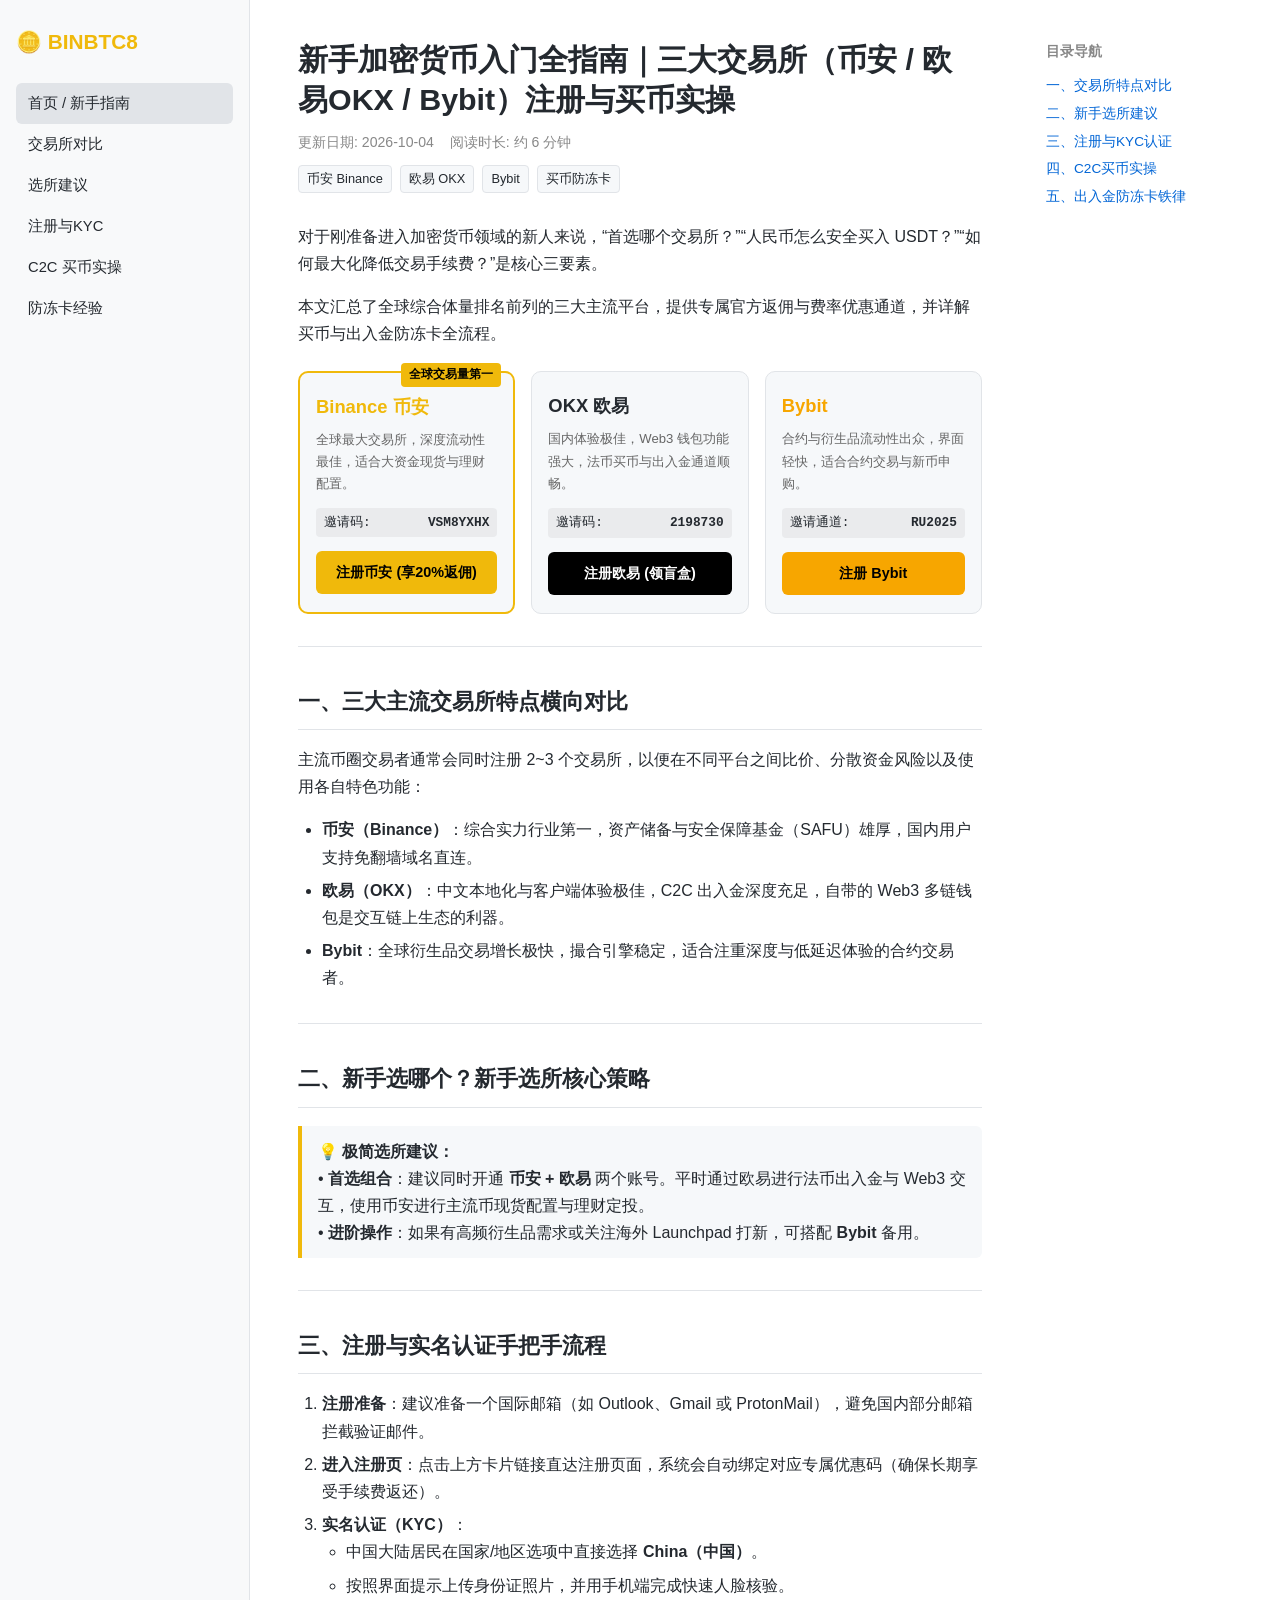
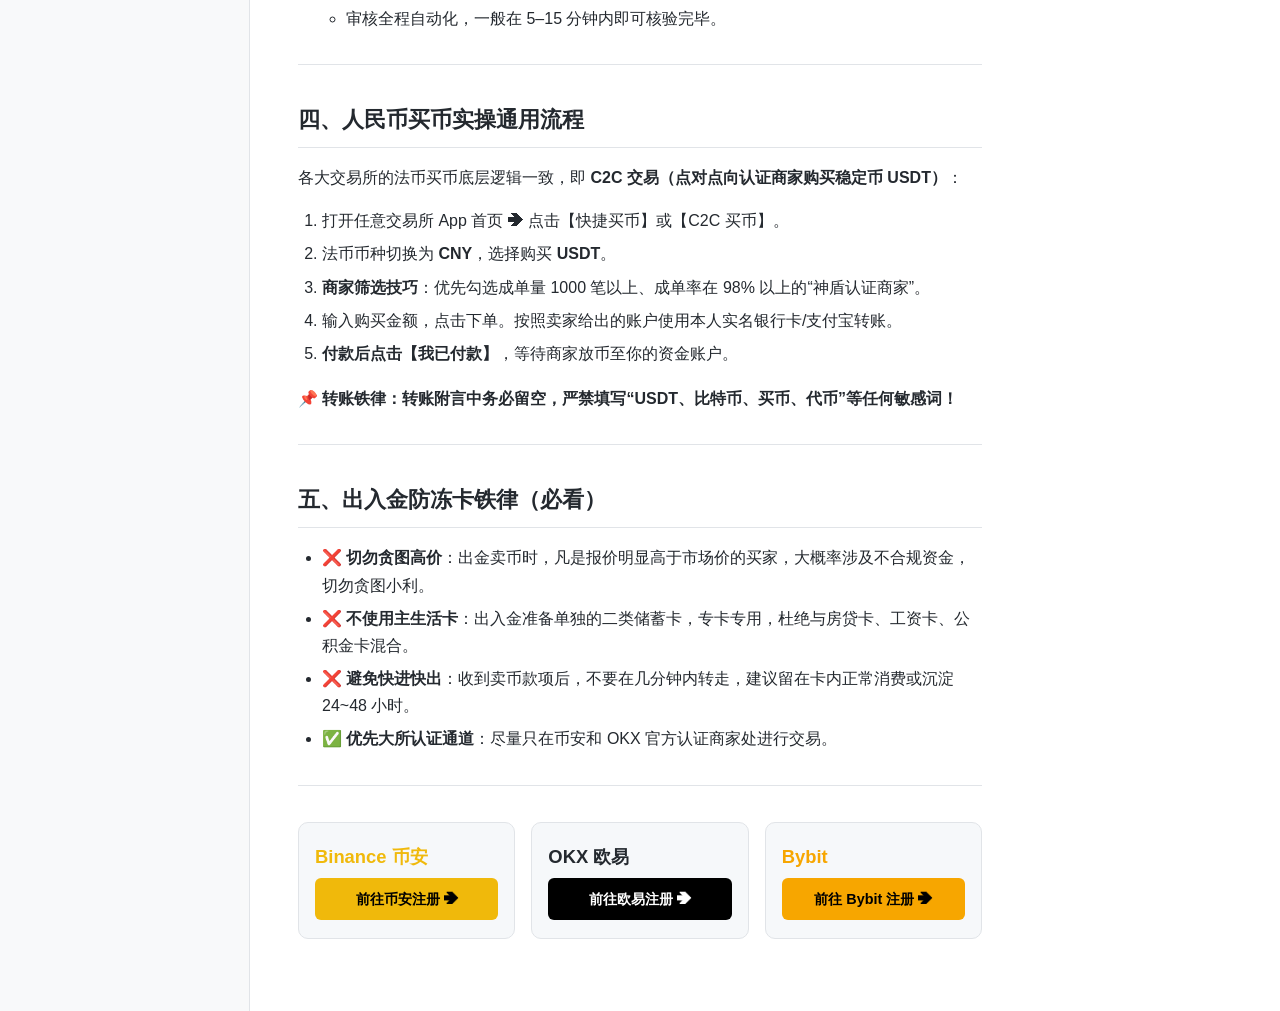
==== index.html @ 400fa5c8 "Update index.html" ====
<!doctype html>
<html lang="zh-CN" dir="ltr">
<head>
  <meta charset="UTF-8">
  <meta name="viewport" content="width=device-width, initial-scale=1.0">
  <title>新手加密货币入门全指南｜三大交易所（币安 / 欧易OKX / Bybit）注册与买币实操 | BINBTC8</title>
  <meta name="description" content="2026最新加密货币入门指南。详细对比全球三大交易所（币安、欧易OKX、Bybit）的注册流程、专属返佣优惠、C2C买币实操与安全防冻卡技巧。">
  <link rel="icon" href="https://bin.bnbstatic.com/static/images/common/favicon.ico">
  <style>
    :root {
      --bg: #ffffff;
      --text: #24292f;
      --border: #e1e4e8;
      --sidebar-bg: #f8f9fa;
      --link: #0366d6;
      --code-bg: #f6f8fa;
    }
    @media (prefers-color-scheme: dark) {
      :root {
        --bg: #181a20;
        --text: #eaecef;
        --border: #2b313a;
        --sidebar-bg: #1e2329;
        --link: #58a6ff;
        --code-bg: #2b313a;
      }
    }
    * { box-sizing: border-box; margin: 0; padding: 0; }
    body {
      font-family: -apple-system, BlinkMacSystemFont, "Segoe UI", Roboto, Helvetica, Arial, sans-serif;
      background: var(--bg);
      color: var(--text);
      line-height: 1.7;
    }
    a { color: var(--link); text-decoration: none; }
    a:hover { text-decoration: underline; }
    .layout {
      display: flex;
      max-width: 1380px;
      margin: 0 auto;
      min-height: 100vh;
    }
    /* 左侧栏 */
    .menu-aside {
      width: 250px;
      background: var(--sidebar-bg);
      border-right: 1px solid var(--border);
      padding: 24px 16px;
      flex-shrink: 0;
    }
    .brand-title {
      font-size: 1.3rem;
      font-weight: 800;
      color: #f0b90b;
      margin-bottom: 24px;
    }
    .menu-list { list-style: none; }
    .menu-item a {
      display: block;
      padding: 8px 12px;
      border-radius: 6px;
      color: var(--text);
      font-size: 0.92rem;
      font-weight: 500;
    }
    .menu-item.active a, .menu-item a:hover {
      background: var(--border);
      text-decoration: none;
    }
    /* 正文区 */
    .content-area {
      flex: 1;
      padding: 40px 48px;
      max-width: 840px;
      min-width: 0;
    }
    .post-header { margin-bottom: 30px; }
    .post-title { font-size: 1.9rem; line-height: 1.3; margin-bottom: 12px; }
    .post-meta { font-size: 0.88rem; color: #888; display: flex; gap: 16px; }
    .post-tags { display: flex; gap: 8px; margin-top: 10px; }
    .tag {
      background: var(--code-bg);
      border: 1px solid var(--border);
      font-size: 0.8rem;
      padding: 2px 8px;
      border-radius: 4px;
    }
    /* 三大所并排对比卡片网格 */
    .exchange-grid {
      display: grid;
      grid-template-columns: repeat(3, 1fr);
      gap: 16px;
      margin: 24px 0 32px;
    }
    .ex-card {
      background: var(--code-bg);
      border: 1px solid var(--border);
      border-radius: 10px;
      padding: 18px 16px;
      display: flex;
      flex-direction: column;
      justify-content: space-between;
      position: relative;
    }
    .ex-card.featured {
      border: 2px solid #f0b90b;
    }
    .badge-top {
      position: absolute;
      top: -10px;
      right: 12px;
      background: #f0b90b;
      color: #000;
      font-size: 0.72rem;
      font-weight: 800;
      padding: 2px 8px;
      border-radius: 4px;
    }
    .ex-name { font-size: 1.15rem; font-weight: 700; margin-bottom: 6px; }
    .ex-desc { font-size: 0.82rem; color: #666; margin-bottom: 12px; min-height: 38px; }
    .ex-code {
      background: rgba(0,0,0,0.05);
      border-radius: 4px;
      padding: 4px 8px;
      font-size: 0.8rem;
      font-family: monospace;
      margin-bottom: 14px;
      display: flex;
      justify-content: space-between;
    }
    .ex-btn {
      display: block;
      text-align: center;
      padding: 9px 0;
      border-radius: 6px;
      font-weight: 700;
      font-size: 0.9rem;
      text-decoration: none !important;
      transition: opacity 0.2s;
    }
    .ex-btn:hover { opacity: 0.85; }
    .btn-binance { background: #f0b90b; color: #000 !important; }
    .btn-okx { background: #000; color: #fff !important; }
    .btn-bybit { background: #f7a600; color: #000 !important; }
    @media (prefers-color-scheme: dark) {
      .btn-okx { background: #fff; color: #000 !important; }
      .ex-desc { color: #aaa; }
      .ex-code { background: rgba(255,255,255,0.08); }
    }
    /* 正文内容排版 */
    .markdown-body h2 {
      font-size: 1.4rem;
      margin: 36px 0 16px;
      padding-bottom: 8px;
      border-bottom: 1px solid var(--border);
    }
    .markdown-body h3 { font-size: 1.15rem; margin: 22px 0 12px; }
    .markdown-body p { margin-bottom: 16px; }
    .markdown-body ul, .markdown-body ol { margin-bottom: 18px; padding-left: 24px; }
    .markdown-body li { margin-bottom: 6px; }
    .markdown-body hr { border: none; border-top: 1px solid var(--border); margin: 32px 0; }
    .callout {
      background: var(--code-bg);
      border-left: 4px solid #f0b90b;
      padding: 12px 16px;
      border-radius: 0 6px 6px 0;
      margin: 18px 0;
    }
    /* 右侧悬浮目录 */
    .toc-aside {
      width: 250px;
      padding: 40px 16px;
      flex-shrink: 0;
      position: sticky;
      top: 0;
      height: 100vh;
      overflow-y: auto;
      font-size: 0.85rem;
    }
    .toc-title { font-weight: 700; margin-bottom: 12px; color: #888; text-transform: uppercase; }
    .toc-list { list-style: none; line-height: 1.6; }
    .toc-list li { margin-bottom: 6px; }
    /* 移动端适配 */
    @media (max-width: 1080px) { .toc-aside { display: none; } }
    @media (max-width: 768px) {
      .layout { flex-direction: column; }
      .menu-aside { width: 100%; border-right: none; border-bottom: 1px solid var(--border); padding: 16px; }
      .content-area { padding: 24px 16px; }
      .exchange-grid { grid-template-columns: 1fr; }
    }
  </style>
</head>
<body>

<div class="layout">
  <!-- 左侧导航 -->
  <aside class="menu-aside">
    <div class="brand-title">🪙 BINBTC8</div>
    <ul class="menu-list">
      <li class="menu-item active"><a href="/">首页 / 新手指南</a></li>
      <li class="menu-item"><a href="#一三大主流交易所特点横向对比">交易所对比</a></li>
      <li class="menu-item"><a href="#二新手选哪个新手选所核心策略">选所建议</a></li>
      <li class="menu-item"><a href="#三注册与实名认证手把手流程">注册与KYC</a></li>
      <li class="menu-item"><a href="#四人民币买币实操通用流程">C2C 买币实操</a></li>
      <li class="menu-item"><a href="#五出入金防冻卡铁律必看">防冻卡经验</a></li>
    </ul>
  </aside>

  <!-- 中间正文 -->
  <main class="content-area markdown-body">
    <header class="post-header">
      <h1 class="post-title">新手加密货币入门全指南｜三大交易所（币安 / 欧易OKX / Bybit）注册与买币实操</h1>
      <div class="post-meta">
        <span>更新日期: 2026-10-04</span>
        <span>阅读时长: 约 6 分钟</span>
      </div>
      <div class="post-tags">
        <span class="tag">币安 Binance</span>
        <span class="tag">欧易 OKX</span>
        <span class="tag">Bybit</span>
        <span class="tag">买币防冻卡</span>
      </div>
    </header>

    <p>对于刚准备进入加密货币领域的新人来说，“首选哪个交易所？”“人民币怎么安全买入 USDT？”“如何最大化降低交易手续费？”是核心三要素。</p>
    <p>本文汇总了全球综合体量排名前列的三大主流平台，提供专属官方返佣与费率优惠通道，并详解买币与出入金防冻卡全流程。</p>

    <!-- 顶部核心三大所卡片 -->
    <div class="exchange-grid">
      <!-- 币安 -->
      <div class="ex-card featured">
        <div class="badge-top">全球交易量第一</div>
        <div class="ex-name" style="color: #f0b90b;">Binance 币安</div>
        <div class="ex-desc">全球最大交易所，深度流动性最佳，适合大资金现货与理财配置。</div>
        <div class="ex-code">
          <span>邀请码:</span>
          <strong>VSM8YXHX</strong>
        </div>
        <a class="ex-btn btn-binance" href="https://www.bsmkweb.cc/zh-CN/register?ref=VSM8YXHX" target="_blank" rel="noopener">注册币安 (享20%返佣)</a>
      </div>

      <!-- 欧易 OKX -->
      <div class="ex-card">
        <div class="ex-name">OKX 欧易</div>
        <div class="ex-desc">国内体验极佳，Web3 钱包功能强大，法币买币与出入金通道顺畅。</div>
        <div class="ex-code">
          <span>邀请码:</span>
          <strong>2198730</strong>
        </div>
        <a class="ex-btn btn-okx" href="https://www.mitxcqvwnhj.com/join/2198730" target="_blank" rel="noopener">注册欧易 (领盲盒)</a>
      </div>

      <!-- Bybit -->
      <div class="ex-card">
        <div class="ex-name" style="color: #f7a600;">Bybit</div>
        <div class="ex-desc">合约与衍生品流动性出众，界面轻快，适合合约交易与新币申购。</div>
        <div class="ex-code">
          <span>邀请通道:</span>
          <strong>RU2025</strong>
        </div>
        <a class="ex-btn btn-bybit" href="https://partner.bybit.com/b/RU2025" target="_blank" rel="noopener">注册 Bybit</a>
      </div>
    </div>

    <hr>

    <h2 id="一三大主流交易所特点横向对比">一、三大主流交易所特点横向对比</h2>
    <p>主流币圈交易者通常会同时注册 2~3 个交易所，以便在不同平台之间比价、分散资金风险以及使用各自特色功能：</p>
    <ul>
      <li><strong>币安（Binance）</strong>：综合实力行业第一，资产储备与安全保障基金（SAFU）雄厚，国内用户支持免翻墙域名直连。</li>
      <li><strong>欧易（OKX）</strong>：中文本地化与客户端体验极佳，C2C 出入金深度充足，自带的 Web3 多链钱包是交互链上生态的利器。</li>
      <li><strong>Bybit</strong>：全球衍生品交易增长极快，撮合引擎稳定，适合注重深度与低延迟体验的合约交易者。</li>
    </ul>

    <hr>

    <h2 id="二新手选哪个新手选所核心策略">二、新手选哪个？新手选所核心策略</h2>
    <div class="callout">
      <strong>💡 极简选所建议：</strong><br>
      • <strong>首选组合</strong>：建议同时开通 <strong>币安 + 欧易</strong> 两个账号。平时通过欧易进行法币出入金与 Web3 交互，使用币安进行主流币现货配置与理财定投。<br>
      • <strong>进阶操作</strong>：如果有高频衍生品需求或关注海外 Launchpad 打新，可搭配 <strong>Bybit</strong> 备用。
    </div>

    <hr>

    <h2 id="三注册与实名认证手把手流程">三、注册与实名认证手把手流程</h2>
    <ol>
      <li><strong>注册准备</strong>：建议准备一个国际邮箱（如 Outlook、Gmail 或 ProtonMail），避免国内部分邮箱拦截验证邮件。</li>
      <li><strong>进入注册页</strong>：点击上方卡片链接直达注册页面，系统会自动绑定对应专属优惠码（确保长期享受手续费返还）。</li>
      <li><strong>实名认证（KYC）</strong>：
        <ul>
          <li>中国大陆居民在国家/地区选项中直接选择 <strong>China（中国）</strong>。</li>
          <li>按照界面提示上传身份证照片，并用手机端完成快速人脸核验。</li>
          <li>审核全程自动化，一般在 5–15 分钟内即可核验完毕。</li>
        </ul>
      </li>
    </ol>

    <hr>

    <h2 id="四人民币买币实操通用流程">四、人民币买币实操通用流程</h2>
    <p>各大交易所的法币买币底层逻辑一致，即 <strong>C2C 交易（点对点向认证商家购买稳定币 USDT）</strong>：</p>
    <ol>
      <li>打开任意交易所 App 首页 ➔ 点击【快捷买币】或【C2C 买币】。</li>
      <li>法币币种切换为 <strong>CNY</strong>，选择购买 <strong>USDT</strong>。</li>
      <li><strong>商家筛选技巧</strong>：优先勾选成单量 1000 笔以上、成单率在 98% 以上的“神盾认证商家”。</li>
      <li>输入购买金额，点击下单。按照卖家给出的账户使用本人实名银行卡/支付宝转账。</li>
      <li><strong>付款后点击【我已付款】</strong>，等待商家放币至你的资金账户。</li>
    </ol>
    <p>📌 <strong>转账铁律：转账附言中务必留空，严禁填写“USDT、比特币、买币、代币”等任何敏感词！</strong></p>

    <hr>

    <h2 id="五出入金防冻卡铁律必看">五、出入金防冻卡铁律（必看）</h2>
    <ul>
      <li>❌ <strong>切勿贪图高价</strong>：出金卖币时，凡是报价明显高于市场价的买家，大概率涉及不合规资金，切勿贪图小利。</li>
      <li>❌ <strong>不使用主生活卡</strong>：出入金准备单独的二类储蓄卡，专卡专用，杜绝与房贷卡、工资卡、公积金卡混合。</li>
      <li>❌ <strong>避免快进快出</strong>：收到卖币款项后，不要在几分钟内转走，建议留在卡内正常消费或沉淀 24~48 小时。</li>
      <li>✅ <strong>优先大所认证通道</strong>：尽量只在币安和 OKX 官方认证商家处进行交易。</li>
    </ul>

    <hr>

    <!-- 底部转化卡片 -->
    <div class="exchange-grid" style="margin-top: 36px;">
      <div class="ex-card">
        <div class="ex-name" style="color: #f0b90b;">Binance 币安</div>
        <a class="ex-btn btn-binance" href="https://www.bsmkweb.cc/zh-CN/register?ref=VSM8YXHX" target="_blank" rel="noopener">前往币安注册 ➔</a>
      </div>
      <div class="ex-card">
        <div class="ex-name">OKX 欧易</div>
        <a class="ex-btn btn-okx" href="https://www.mitxcqvwnhj.com/join/2198730" target="_blank" rel="noopener">前往欧易注册 ➔</a>
      </div>
      <div class="ex-card">
        <div class="ex-name" style="color: #f7a600;">Bybit</div>
        <a class="ex-btn btn-bybit" href="https://partner.bybit.com/b/RU2025" target="_blank" rel="noopener">前往 Bybit 注册 ➔</a>
      </div>
    </div>
  </main>

  <!-- 右侧目录 -->
  <aside class="toc-aside">
    <div class="toc-title">目录导航</div>
    <ul class="toc-list">
      <li><a href="#一三大主流交易所特点横向对比">一、交易所特点对比</a></li>
      <li><a href="#二新手选哪个新手选所核心策略">二、新手选所建议</a></li>
      <li><a href="#三注册与实名认证手把手流程">三、注册与KYC认证</a></li>
      <li><a href="#四人民币买币实操通用流程">四、C2C买币实操</a></li>
      <li><a href="#五出入金防冻卡铁律必看">五、出入金防冻卡铁律</a></li>
    </ul>
  </aside>
</div>

</body>
</html>
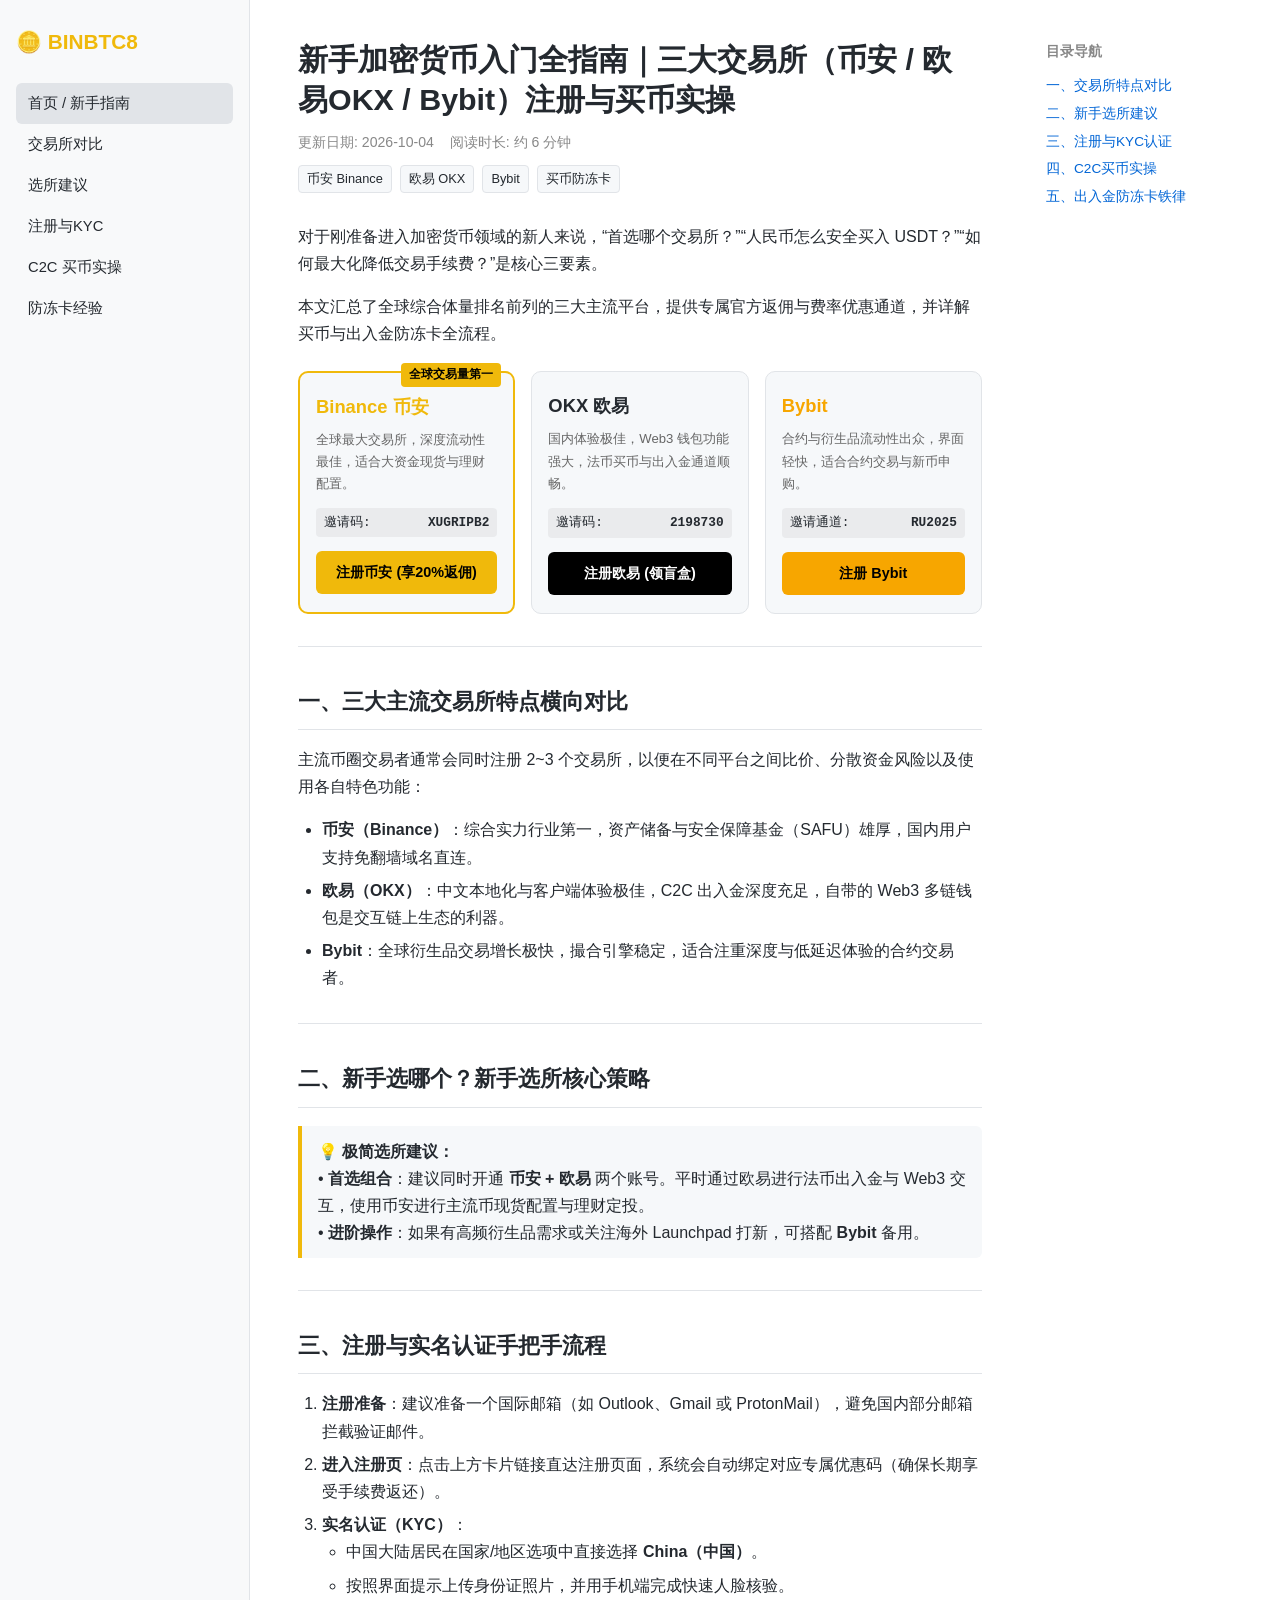
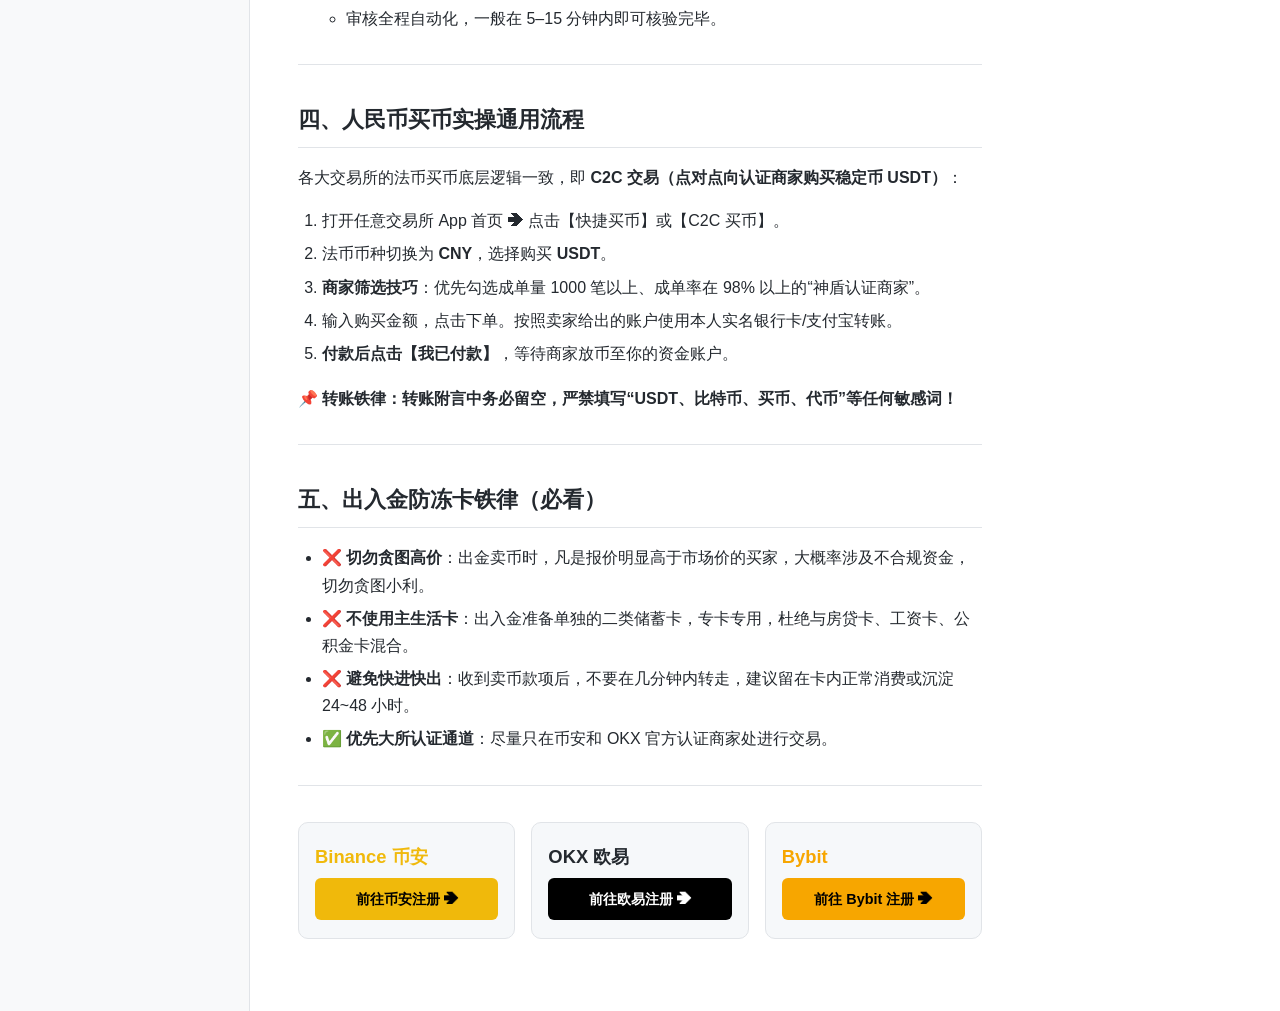
==== commit 067bacd9: "Update Binance referral code in index.html" ====
--- a/index.html
+++ b/index.html
@@ -1,6 +1,7 @@
 <!doctype html>
 <html lang="zh-CN" dir="ltr">
 <head>
+  <meta name="msvalidate.01" content="3D494A8F7989F3C153BA812B523965C5" />
   <meta charset="UTF-8">
   <meta name="viewport" content="width=device-width, initial-scale=1.0">
   <title>新手加密货币入门全指南｜三大交易所（币安 / 欧易OKX / Bybit）注册与买币实操 | BINBTC8</title>
@@ -234,9 +235,9 @@
         <div class="ex-desc">全球最大交易所，深度流动性最佳，适合大资金现货与理财配置。</div>
         <div class="ex-code">
           <span>邀请码:</span>
-          <strong>VSM8YXHX</strong>
+          <strong>XUGRIPB2</strong>
         </div>
-        <a class="ex-btn btn-binance" href="https://www.bsmkweb.cc/zh-CN/register?ref=VSM8YXHX" target="_blank" rel="noopener">注册币安 (享20%返佣)</a>
+        <a class="ex-btn btn-binance" href="https://www.bsmkweb.net/join?ref=XUGRIPB2" target="_blank" rel="noopener">注册币安 (享20%返佣)</a>
       </div>
 
       <!-- 欧易 OKX -->
@@ -325,7 +326,7 @@
     <div class="exchange-grid" style="margin-top: 36px;">
       <div class="ex-card">
         <div class="ex-name" style="color: #f0b90b;">Binance 币安</div>
-        <a class="ex-btn btn-binance" href="https://www.bsmkweb.cc/zh-CN/register?ref=VSM8YXHX" target="_blank" rel="noopener">前往币安注册 ➔</a>
+        <a class="ex-btn btn-binance" href="https://www.bsmkweb.cc/zh-CN/register?ref=XUGRIPB2" target="_blank" rel="noopener">前往币安注册 ➔</a>
       </div>
       <div class="ex-card">
         <div class="ex-name">OKX 欧易</div>
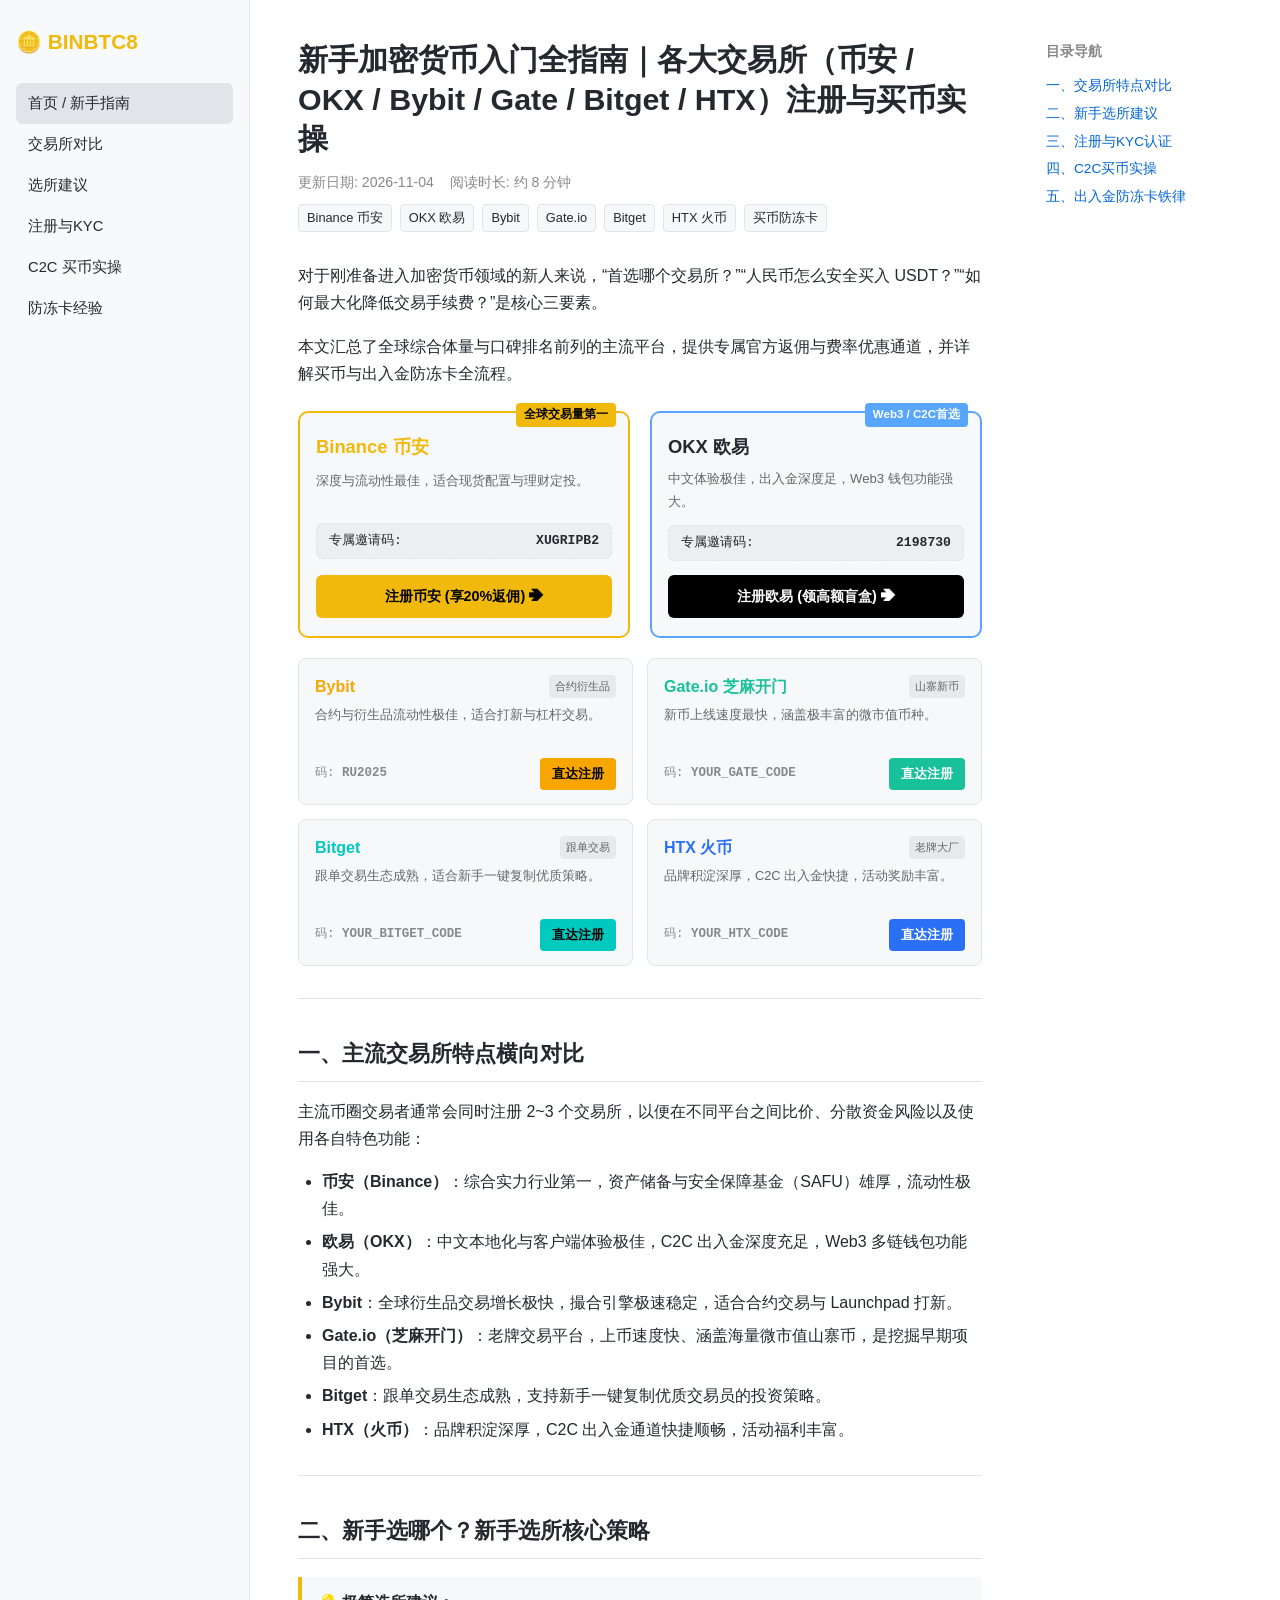
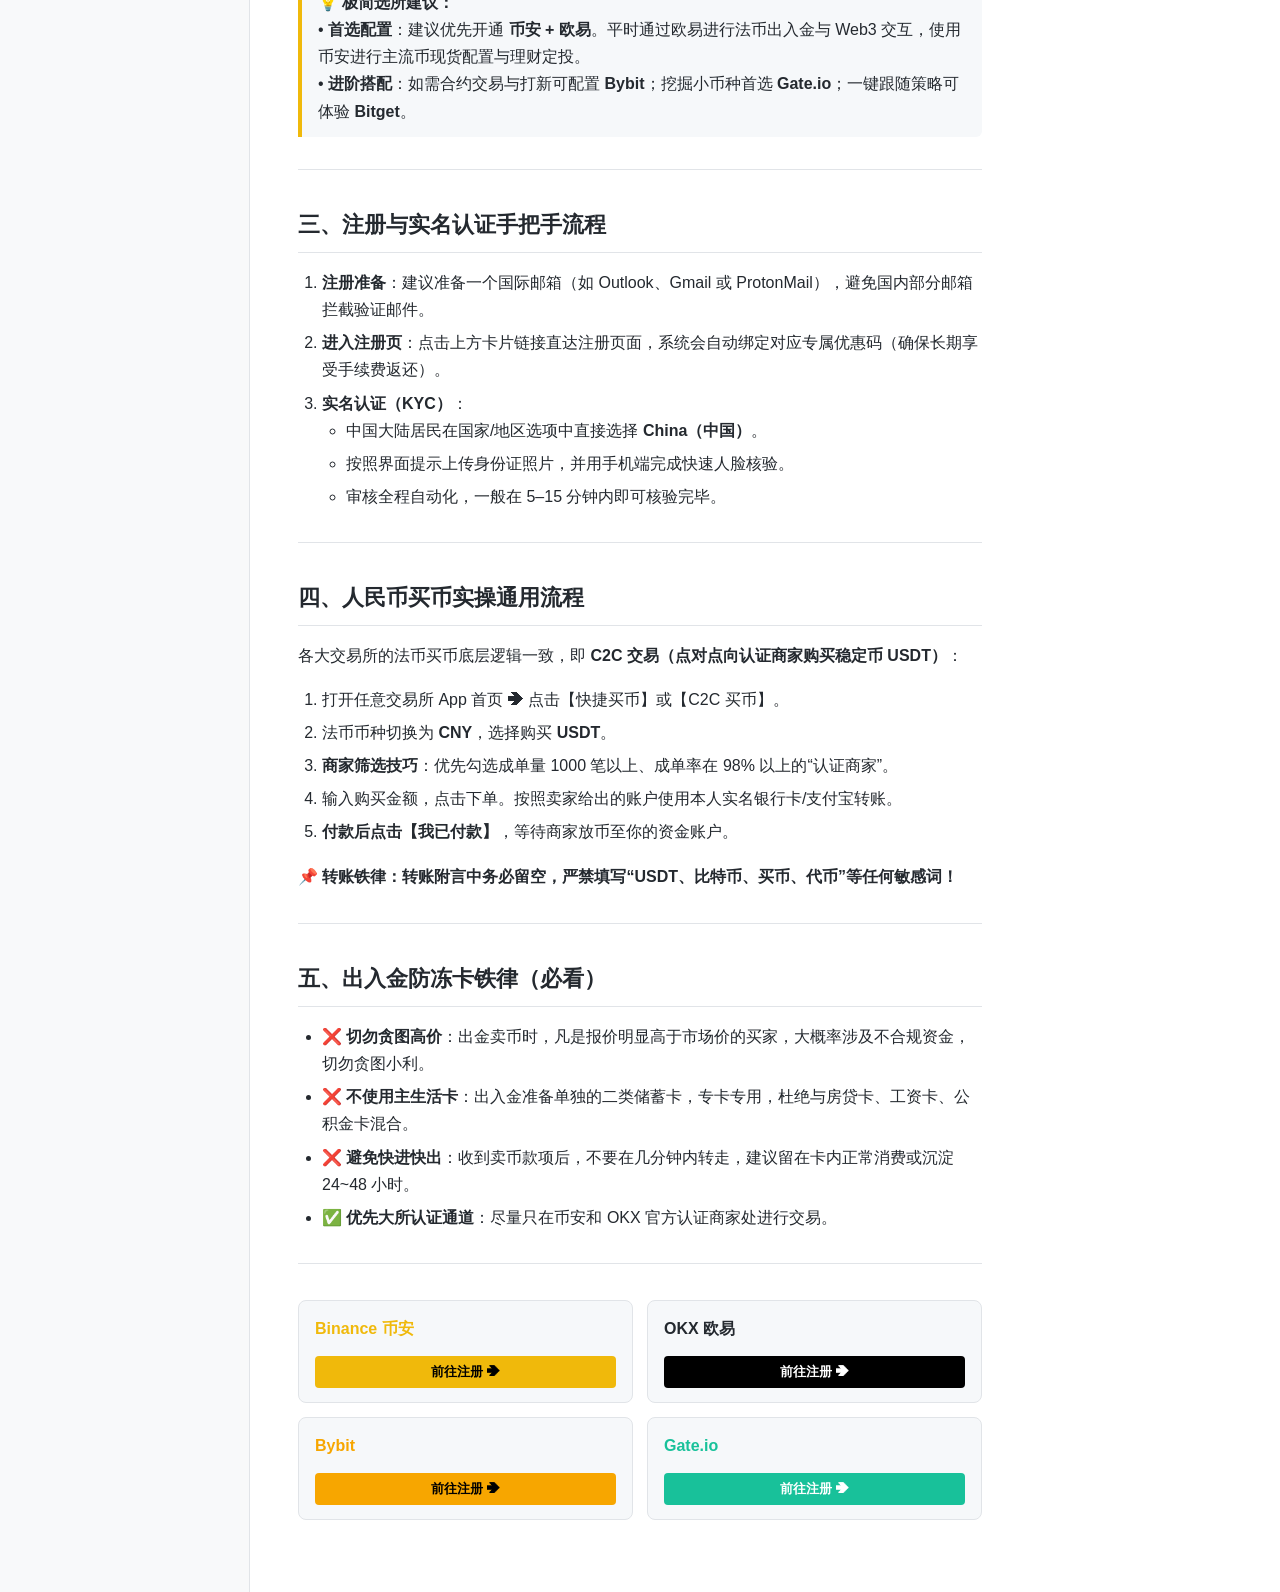
==== commit 1450470e: "Update index.html" ====
--- a/index.html
+++ b/index.html
@@ -4,9 +4,13 @@
   <meta name="msvalidate.01" content="3D494A8F7989F3C153BA812B523965C5" />
   <meta charset="UTF-8">
   <meta name="viewport" content="width=device-width, initial-scale=1.0">
-  <title>新手加密货币入门全指南｜三大交易所（币安 / 欧易OKX / Bybit）注册与买币实操 | BINBTC8</title>
-  <meta name="description" content="2026最新加密货币入门指南。详细对比全球三大交易所（币安、欧易OKX、Bybit）的注册流程、专属返佣优惠、C2C买币实操与安全防冻卡技巧。">
+  <title>新手加密货币入门全指南｜各大交易所（币安 / OKX / Bybit / Gate / Bitget / HTX）注册与买币实操 | BINBTC8</title>
+  <meta name="description" content="2026最新加密货币入门指南。详细对比全球主流交易所（币安、欧易OKX、Bybit、Gate.io、Bitget、HTX）的注册流程、专属返佣优惠、C2C买币实操与安全防冻卡技巧。">
   <link rel="icon" href="https://bin.bnbstatic.com/static/images/common/favicon.ico">
+  
+  <!-- 引入独立配置文件 -->
+  <script src="./config.js"></script>
+
   <style>
     :root {
       --bg: #ffffff;
@@ -78,7 +82,7 @@
     .post-header { margin-bottom: 30px; }
     .post-title { font-size: 1.9rem; line-height: 1.3; margin-bottom: 12px; }
     .post-meta { font-size: 0.88rem; color: #888; display: flex; gap: 16px; }
-    .post-tags { display: flex; gap: 8px; margin-top: 10px; }
+    .post-tags { display: flex; gap: 8px; margin-top: 10px; flex-wrap: wrap; }
     .tag {
       background: var(--code-bg);
       border: 1px solid var(--border);
@@ -86,12 +90,14 @@
       padding: 2px 8px;
       border-radius: 4px;
     }
-    /* 三大所并排对比卡片网格 */
-    .exchange-grid {
+
+    /* --- 交易所卡片布局 --- */
+    /* 主推荐双大卡片 */
+    .featured-grid {
       display: grid;
-      grid-template-columns: repeat(3, 1fr);
-      gap: 16px;
-      margin: 24px 0 32px;
+      grid-template-columns: repeat(2, 1fr);
+      gap: 20px;
+      margin: 24px 0 20px;
     }
     .ex-card {
       background: var(--code-bg);
@@ -103,9 +109,9 @@
       justify-content: space-between;
       position: relative;
     }
-    .ex-card.featured {
-      border: 2px solid #f0b90b;
-    }
+    .featured-gold { border: 2px solid #f0b90b; }
+    .featured-dark { border: 2px solid #58a6ff; }
+
     .badge-top {
       position: absolute;
       top: -10px;
@@ -117,17 +123,23 @@
       padding: 2px 8px;
       border-radius: 4px;
     }
+    .badge-top.dark-badge {
+      background: #58a6ff;
+      color: #fff;
+    }
     .ex-name { font-size: 1.15rem; font-weight: 700; margin-bottom: 6px; }
     .ex-desc { font-size: 0.82rem; color: #666; margin-bottom: 12px; min-height: 38px; }
-    .ex-code {
-      background: rgba(0,0,0,0.05);
-      border-radius: 4px;
-      padding: 4px 8px;
-      font-size: 0.8rem;
-      font-family: monospace;
+    .ex-code-box {
+      background: rgba(0,0,0,0.04);
+      border: 1px dashed var(--border);
+      border-radius: 6px;
+      padding: 6px 12px;
+      font-size: 0.82rem;
       margin-bottom: 14px;
       display: flex;
       justify-content: space-between;
+      align-items: center;
+      font-family: monospace;
     }
     .ex-btn {
       display: block;
@@ -142,12 +154,67 @@
     .ex-btn:hover { opacity: 0.85; }
     .btn-binance { background: #f0b90b; color: #000 !important; }
     .btn-okx { background: #000; color: #fff !important; }
+
+    /* 次级 4 大平台 2x2 网格 */
+    .secondary-grid {
+      display: grid;
+      grid-template-columns: repeat(2, 1fr);
+      gap: 14px;
+      margin-bottom: 32px;
+    }
+    .ex-card-sm {
+      background: var(--code-bg);
+      border: 1px solid var(--border);
+      border-radius: 8px;
+      padding: 14px 16px;
+      display: flex;
+      flex-direction: column;
+      justify-content: space-between;
+    }
+    .ex-sm-header {
+      display: flex;
+      justify-content: space-between;
+      align-items: center;
+      margin-bottom: 6px;
+    }
+    .badge-sm {
+      font-size: 0.7rem;
+      background: rgba(0,0,0,0.06);
+      padding: 2px 6px;
+      border-radius: 4px;
+      color: #666;
+    }
+    .ex-sm-desc {
+      font-size: 0.8rem;
+      color: #666;
+      margin-bottom: 12px;
+      line-height: 1.4;
+      min-height: 36px;
+    }
+    .ex-sm-footer {
+      display: flex;
+      justify-content: space-between;
+      align-items: center;
+    }
+    .code-tag {
+      font-size: 0.78rem;
+      font-family: monospace;
+      color: #888;
+    }
+    .btn-sm {
+      padding: 5px 12px;
+      border-radius: 4px;
+      font-size: 0.8rem;
+      font-weight: 700;
+      text-decoration: none !important;
+      transition: opacity 0.2s;
+    }
+    .btn-sm:hover { opacity: 0.85; }
     .btn-bybit { background: #f7a600; color: #000 !important; }
-    @media (prefers-color-scheme: dark) {
-      .btn-okx { background: #fff; color: #000 !important; }
-      .ex-desc { color: #aaa; }
-      .ex-code { background: rgba(255,255,255,0.08); }
-    }
+    .btn-gate { background: #18c19a; color: #fff !important; }
+    .btn-bitget { background: #00c9c0; color: #000 !important; }
+    .btn-htx { background: #2a70f6; color: #fff !important; }
+
     /* 正文内容排版 */
     .markdown-body h2 {
       font-size: 1.4rem;
@@ -167,6 +234,7 @@
       border-radius: 0 6px 6px 0;
       margin: 18px 0;
     }
+
     /* 右侧悬浮目录 */
     .toc-aside {
       width: 250px;
@@ -181,13 +249,22 @@
     .toc-title { font-weight: 700; margin-bottom: 12px; color: #888; text-transform: uppercase; }
     .toc-list { list-style: none; line-height: 1.6; }
     .toc-list li { margin-bottom: 6px; }
+
+    /* 暗黑模式细节修正 */
+    @media (prefers-color-scheme: dark) {
+      .btn-okx { background: #fff; color: #000 !important; }
+      .ex-desc, .ex-sm-desc { color: #aaa; }
+      .ex-code-box { background: rgba(255,255,255,0.06); }
+      .badge-sm { background: rgba(255,255,255,0.1); color: #ccc; }
+    }
+
     /* 移动端适配 */
     @media (max-width: 1080px) { .toc-aside { display: none; } }
     @media (max-width: 768px) {
       .layout { flex-direction: column; }
       .menu-aside { width: 100%; border-right: none; border-bottom: 1px solid var(--border); padding: 16px; }
       .content-area { padding: 24px 16px; }
-      .exchange-grid { grid-template-columns: 1fr; }
+      .featured-grid, .secondary-grid { grid-template-columns: 1fr; }
     }
   </style>
 </head>
@@ -199,7 +276,7 @@
     <div class="brand-title">🪙 BINBTC8</div>
     <ul class="menu-list">
       <li class="menu-item active"><a href="/">首页 / 新手指南</a></li>
-      <li class="menu-item"><a href="#一三大主流交易所特点横向对比">交易所对比</a></li>
+      <li class="menu-item"><a href="#一主流交易所特点横向对比">交易所对比</a></li>
       <li class="menu-item"><a href="#二新手选哪个新手选所核心策略">选所建议</a></li>
       <li class="menu-item"><a href="#三注册与实名认证手把手流程">注册与KYC</a></li>
       <li class="menu-item"><a href="#四人民币买币实操通用流程">C2C 买币实操</a></li>
@@ -210,67 +287,118 @@
   <!-- 中间正文 -->
   <main class="content-area markdown-body">
     <header class="post-header">
-      <h1 class="post-title">新手加密货币入门全指南｜三大交易所（币安 / 欧易OKX / Bybit）注册与买币实操</h1>
+      <h1 class="post-title">新手加密货币入门全指南｜各大交易所（币安 / OKX / Bybit / Gate / Bitget / HTX）注册与买币实操</h1>
       <div class="post-meta">
-        <span>更新日期: 2026-10-04</span>
-        <span>阅读时长: 约 6 分钟</span>
+        <span>更新日期: 2026-11-04</span>
+        <span>阅读时长: 约 8 分钟</span>
       </div>
       <div class="post-tags">
-        <span class="tag">币安 Binance</span>
-        <span class="tag">欧易 OKX</span>
+        <span class="tag">Binance 币安</span>
+        <span class="tag">OKX 欧易</span>
         <span class="tag">Bybit</span>
+        <span class="tag">Gate.io</span>
+        <span class="tag">Bitget</span>
+        <span class="tag">HTX 火币</span>
         <span class="tag">买币防冻卡</span>
       </div>
     </header>
 
     <p>对于刚准备进入加密货币领域的新人来说，“首选哪个交易所？”“人民币怎么安全买入 USDT？”“如何最大化降低交易手续费？”是核心三要素。</p>
-    <p>本文汇总了全球综合体量排名前列的三大主流平台，提供专属官方返佣与费率优惠通道，并详解买币与出入金防冻卡全流程。</p>
-
-    <!-- 顶部核心三大所卡片 -->
-    <div class="exchange-grid">
+    <p>本文汇总了全球综合体量与口碑排名前列的主流平台，提供专属官方返佣与费率优惠通道，并详解买币与出入金防冻卡全流程。</p>
+
+    <!-- 顶部核心双强大卡片 -->
+    <div class="featured-grid">
       <!-- 币安 -->
-      <div class="ex-card featured">
+      <div class="ex-card featured-gold">
         <div class="badge-top">全球交易量第一</div>
-        <div class="ex-name" style="color: #f0b90b;">Binance 币安</div>
-        <div class="ex-desc">全球最大交易所，深度流动性最佳，适合大资金现货与理财配置。</div>
-        <div class="ex-code">
-          <span>邀请码:</span>
-          <strong>XUGRIPB2</strong>
-        </div>
-        <a class="ex-btn btn-binance" href="https://www.bsmkweb.net/join?ref=XUGRIPB2" target="_blank" rel="noopener">注册币安 (享20%返佣)</a>
+        <div class="ex-name" style="color: #f0b90b;" data-ex="binance" data-field="name">Binance 币安</div>
+        <div class="ex-desc" data-ex="binance" data-field="desc">--</div>
+        <div class="ex-code-box">
+          <span>专属邀请码:</span>
+          <strong data-ex="binance" data-field="code">--</strong>
+        </div>
+        <a class="ex-btn btn-binance" data-ex="binance" data-field="link" target="_blank" rel="noopener">注册币安 (享20%返佣) ➔</a>
       </div>
 
       <!-- 欧易 OKX -->
-      <div class="ex-card">
-        <div class="ex-name">OKX 欧易</div>
-        <div class="ex-desc">国内体验极佳，Web3 钱包功能强大，法币买币与出入金通道顺畅。</div>
-        <div class="ex-code">
-          <span>邀请码:</span>
-          <strong>2198730</strong>
-        </div>
-        <a class="ex-btn btn-okx" href="https://www.mitxcqvwnhj.com/join/2198730" target="_blank" rel="noopener">注册欧易 (领盲盒)</a>
-      </div>
-
+      <div class="ex-card featured-dark">
+        <div class="badge-top dark-badge">Web3 / C2C首选</div>
+        <div class="ex-name" data-ex="okx" data-field="name">OKX 欧易</div>
+        <div class="ex-desc" data-ex="okx" data-field="desc">--</div>
+        <div class="ex-code-box">
+          <span>专属邀请码:</span>
+          <strong data-ex="okx" data-field="code">--</strong>
+        </div>
+        <a class="ex-btn btn-okx" data-ex="okx" data-field="link" target="_blank" rel="noopener">注册欧易 (领高额盲盒) ➔</a>
+      </div>
+    </div>
+
+    <!-- 4 大优质平台 2x2 响应式网格 -->
+    <div class="secondary-grid">
       <!-- Bybit -->
-      <div class="ex-card">
-        <div class="ex-name" style="color: #f7a600;">Bybit</div>
-        <div class="ex-desc">合约与衍生品流动性出众，界面轻快，适合合约交易与新币申购。</div>
-        <div class="ex-code">
-          <span>邀请通道:</span>
-          <strong>RU2025</strong>
-        </div>
-        <a class="ex-btn btn-bybit" href="https://partner.bybit.com/b/RU2025" target="_blank" rel="noopener">注册 Bybit</a>
+      <div class="ex-card-sm">
+        <div class="ex-sm-header">
+          <strong style="color: #f7a600;" data-ex="bybit" data-field="name">Bybit</strong>
+          <span class="badge-sm">合约衍生品</span>
+        </div>
+        <p class="ex-sm-desc" data-ex="bybit" data-field="desc">--</p>
+        <div class="ex-sm-footer">
+          <span class="code-tag">码: <b data-ex="bybit" data-field="code">--</b></span>
+          <a class="btn-sm btn-bybit" data-ex="bybit" data-field="link" target="_blank" rel="noopener">直达注册</a>
+        </div>
+      </div>
+
+      <!-- Gate.io -->
+      <div class="ex-card-sm">
+        <div class="ex-sm-header">
+          <strong style="color: #18c19a;" data-ex="gate" data-field="name">Gate.io 芝麻开门</strong>
+          <span class="badge-sm">山寨新币</span>
+        </div>
+        <p class="ex-sm-desc" data-ex="gate" data-field="desc">--</p>
+        <div class="ex-sm-footer">
+          <span class="code-tag">码: <b data-ex="gate" data-field="code">--</b></span>
+          <a class="btn-sm btn-gate" data-ex="gate" data-field="link" target="_blank" rel="noopener">直达注册</a>
+        </div>
+      </div>
+
+      <!-- Bitget -->
+      <div class="ex-card-sm">
+        <div class="ex-sm-header">
+          <strong style="color: #00c9c0;" data-ex="bitget" data-field="name">Bitget</strong>
+          <span class="badge-sm">跟单交易</span>
+        </div>
+        <p class="ex-sm-desc" data-ex="bitget" data-field="desc">--</p>
+        <div class="ex-sm-footer">
+          <span class="code-tag">码: <b data-ex="bitget" data-field="code">--</b></span>
+          <a class="btn-sm btn-bitget" data-ex="bitget" data-field="link" target="_blank" rel="noopener">直达注册</a>
+        </div>
+      </div>
+
+      <!-- HTX -->
+      <div class="ex-card-sm">
+        <div class="ex-sm-header">
+          <strong style="color: #2a70f6;" data-ex="htx" data-field="name">HTX 火币</strong>
+          <span class="badge-sm">老牌大厂</span>
+        </div>
+        <p class="ex-sm-desc" data-ex="htx" data-field="desc">--</p>
+        <div class="ex-sm-footer">
+          <span class="code-tag">码: <b data-ex="htx" data-field="code">--</b></span>
+          <a class="btn-sm btn-htx" data-ex="htx" data-field="link" target="_blank" rel="noopener">直达注册</a>
+        </div>
       </div>
     </div>
 
     <hr>
 
-    <h2 id="一三大主流交易所特点横向对比">一、三大主流交易所特点横向对比</h2>
+    <h2 id="一主流交易所特点横向对比">一、主流交易所特点横向对比</h2>
     <p>主流币圈交易者通常会同时注册 2~3 个交易所，以便在不同平台之间比价、分散资金风险以及使用各自特色功能：</p>
     <ul>
-      <li><strong>币安（Binance）</strong>：综合实力行业第一，资产储备与安全保障基金（SAFU）雄厚，国内用户支持免翻墙域名直连。</li>
-      <li><strong>欧易（OKX）</strong>：中文本地化与客户端体验极佳，C2C 出入金深度充足，自带的 Web3 多链钱包是交互链上生态的利器。</li>
-      <li><strong>Bybit</strong>：全球衍生品交易增长极快，撮合引擎稳定，适合注重深度与低延迟体验的合约交易者。</li>
+      <li><strong>币安（Binance）</strong>：综合实力行业第一，资产储备与安全保障基金（SAFU）雄厚，流动性极佳。</li>
+      <li><strong>欧易（OKX）</strong>：中文本地化与客户端体验极佳，C2C 出入金深度充足，Web3 多链钱包功能强大。</li>
+      <li><strong>Bybit</strong>：全球衍生品交易增长极快，撮合引擎极速稳定，适合合约交易与 Launchpad 打新。</li>
+      <li><strong>Gate.io（芝麻开门）</strong>：老牌交易平台，上币速度快、涵盖海量微市值山寨币，是挖掘早期项目的首选。</li>
+      <li><strong>Bitget</strong>：跟单交易生态成熟，支持新手一键复制优质交易员的投资策略。</li>
+      <li><strong>HTX（火币）</strong>：品牌积淀深厚，C2C 出入金通道快捷顺畅，活动福利丰富。</li>
     </ul>
 
     <hr>
@@ -278,8 +406,8 @@
     <h2 id="二新手选哪个新手选所核心策略">二、新手选哪个？新手选所核心策略</h2>
     <div class="callout">
       <strong>💡 极简选所建议：</strong><br>
-      • <strong>首选组合</strong>：建议同时开通 <strong>币安 + 欧易</strong> 两个账号。平时通过欧易进行法币出入金与 Web3 交互，使用币安进行主流币现货配置与理财定投。<br>
-      • <strong>进阶操作</strong>：如果有高频衍生品需求或关注海外 Launchpad 打新，可搭配 <strong>Bybit</strong> 备用。
+      • <strong>首选配置</strong>：建议优先开通 <strong>币安 + 欧易</strong>。平时通过欧易进行法币出入金与 Web3 交互，使用币安进行主流币现货配置与理财定投。<br>
+      • <strong>进阶搭配</strong>：如需合约交易与打新可配置 <strong>Bybit</strong>；挖掘小币种首选 <strong>Gate.io</strong>；一键跟随策略可体验 <strong>Bitget</strong>。
     </div>
 
     <hr>
@@ -304,7 +432,7 @@
     <ol>
       <li>打开任意交易所 App 首页 ➔ 点击【快捷买币】或【C2C 买币】。</li>
       <li>法币币种切换为 <strong>CNY</strong>，选择购买 <strong>USDT</strong>。</li>
-      <li><strong>商家筛选技巧</strong>：优先勾选成单量 1000 笔以上、成单率在 98% 以上的“神盾认证商家”。</li>
+      <li><strong>商家筛选技巧</strong>：优先勾选成单量 1000 笔以上、成单率在 98% 以上的“认证商家”。</li>
       <li>输入购买金额，点击下单。按照卖家给出的账户使用本人实名银行卡/支付宝转账。</li>
       <li><strong>付款后点击【我已付款】</strong>，等待商家放币至你的资金账户。</li>
     </ol>
@@ -322,19 +450,23 @@
 
     <hr>
 
-    <!-- 底部转化卡片 -->
-    <div class="exchange-grid" style="margin-top: 36px;">
-      <div class="ex-card">
-        <div class="ex-name" style="color: #f0b90b;">Binance 币安</div>
-        <a class="ex-btn btn-binance" href="https://www.bsmkweb.cc/zh-CN/register?ref=XUGRIPB2" target="_blank" rel="noopener">前往币安注册 ➔</a>
-      </div>
-      <div class="ex-card">
-        <div class="ex-name">OKX 欧易</div>
-        <a class="ex-btn btn-okx" href="https://www.mitxcqvwnhj.com/join/2198730" target="_blank" rel="noopener">前往欧易注册 ➔</a>
-      </div>
-      <div class="ex-card">
-        <div class="ex-name" style="color: #f7a600;">Bybit</div>
-        <a class="ex-btn btn-bybit" href="https://partner.bybit.com/b/RU2025" target="_blank" rel="noopener">前往 Bybit 注册 ➔</a>
+    <!-- 底部快捷转化入口 -->
+    <div class="secondary-grid" style="margin-top: 36px;">
+      <div class="ex-card-sm">
+        <div class="ex-sm-header"><strong style="color:#f0b90b;">Binance 币安</strong></div>
+        <a class="btn-sm btn-binance" data-ex="binance" data-field="link" target="_blank" rel="noopener" style="text-align:center; display:block; margin-top:8px;">前往注册 ➔</a>
+      </div>
+      <div class="ex-card-sm">
+        <div class="ex-sm-header"><strong>OKX 欧易</strong></div>
+        <a class="btn-sm btn-okx" data-ex="okx" data-field="link" target="_blank" rel="noopener" style="text-align:center; display:block; margin-top:8px;">前往注册 ➔</a>
+      </div>
+      <div class="ex-card-sm">
+        <div class="ex-sm-header"><strong style="color:#f7a600;">Bybit</strong></div>
+        <a class="btn-sm btn-bybit" data-ex="bybit" data-field="link" target="_blank" rel="noopener" style="text-align:center; display:block; margin-top:8px;">前往注册 ➔</a>
+      </div>
+      <div class="ex-card-sm">
+        <div class="ex-sm-header"><strong style="color:#18c19a;">Gate.io</strong></div>
+        <a class="btn-sm btn-gate" data-ex="gate" data-field="link" target="_blank" rel="noopener" style="text-align:center; display:block; margin-top:8px;">前往注册 ➔</a>
       </div>
     </div>
   </main>
@@ -343,7 +475,7 @@
   <aside class="toc-aside">
     <div class="toc-title">目录导航</div>
     <ul class="toc-list">
-      <li><a href="#一三大主流交易所特点横向对比">一、交易所特点对比</a></li>
+      <li><a href="#一主流交易所特点横向对比">一、交易所特点对比</a></li>
       <li><a href="#二新手选哪个新手选所核心策略">二、新手选所建议</a></li>
       <li><a href="#三注册与实名认证手把手流程">三、注册与KYC认证</a></li>
       <li><a href="#四人民币买币实操通用流程">四、C2C买币实操</a></li>
@@ -352,5 +484,36 @@
   </aside>
 </div>
 
+<!-- 数据自动填充脚本 -->
+<script>
+  document.addEventListener("DOMContentLoaded", () => {
+    if (!window.SITE_CONFIG || !window.SITE_CONFIG.exchanges) {
+      console.error("SITE_CONFIG 未正确加载，请检查 config.js 文件路径！");
+      return;
+    }
+
+    const config = window.SITE_CONFIG.exchanges;
+
+    // 遍历所有含有 data-ex 属性的元素并填充配置
+    document.querySelectorAll("[data-ex]").forEach(el => {
+      const exKey = el.getAttribute("data-ex");
+      const field = el.getAttribute("data-field");
+      
+      if (!config[exKey]) return;
+      const data = config[exKey];
+
+      if (field === "link") {
+        el.href = data.link;
+      } else if (field === "code") {
+        el.textContent = data.code;
+      } else if (field === "name") {
+        el.textContent = data.name;
+      } else if (field === "desc") {
+        el.textContent = data.desc;
+      }
+    });
+  });
+</script>
+
 </body>
 </html>
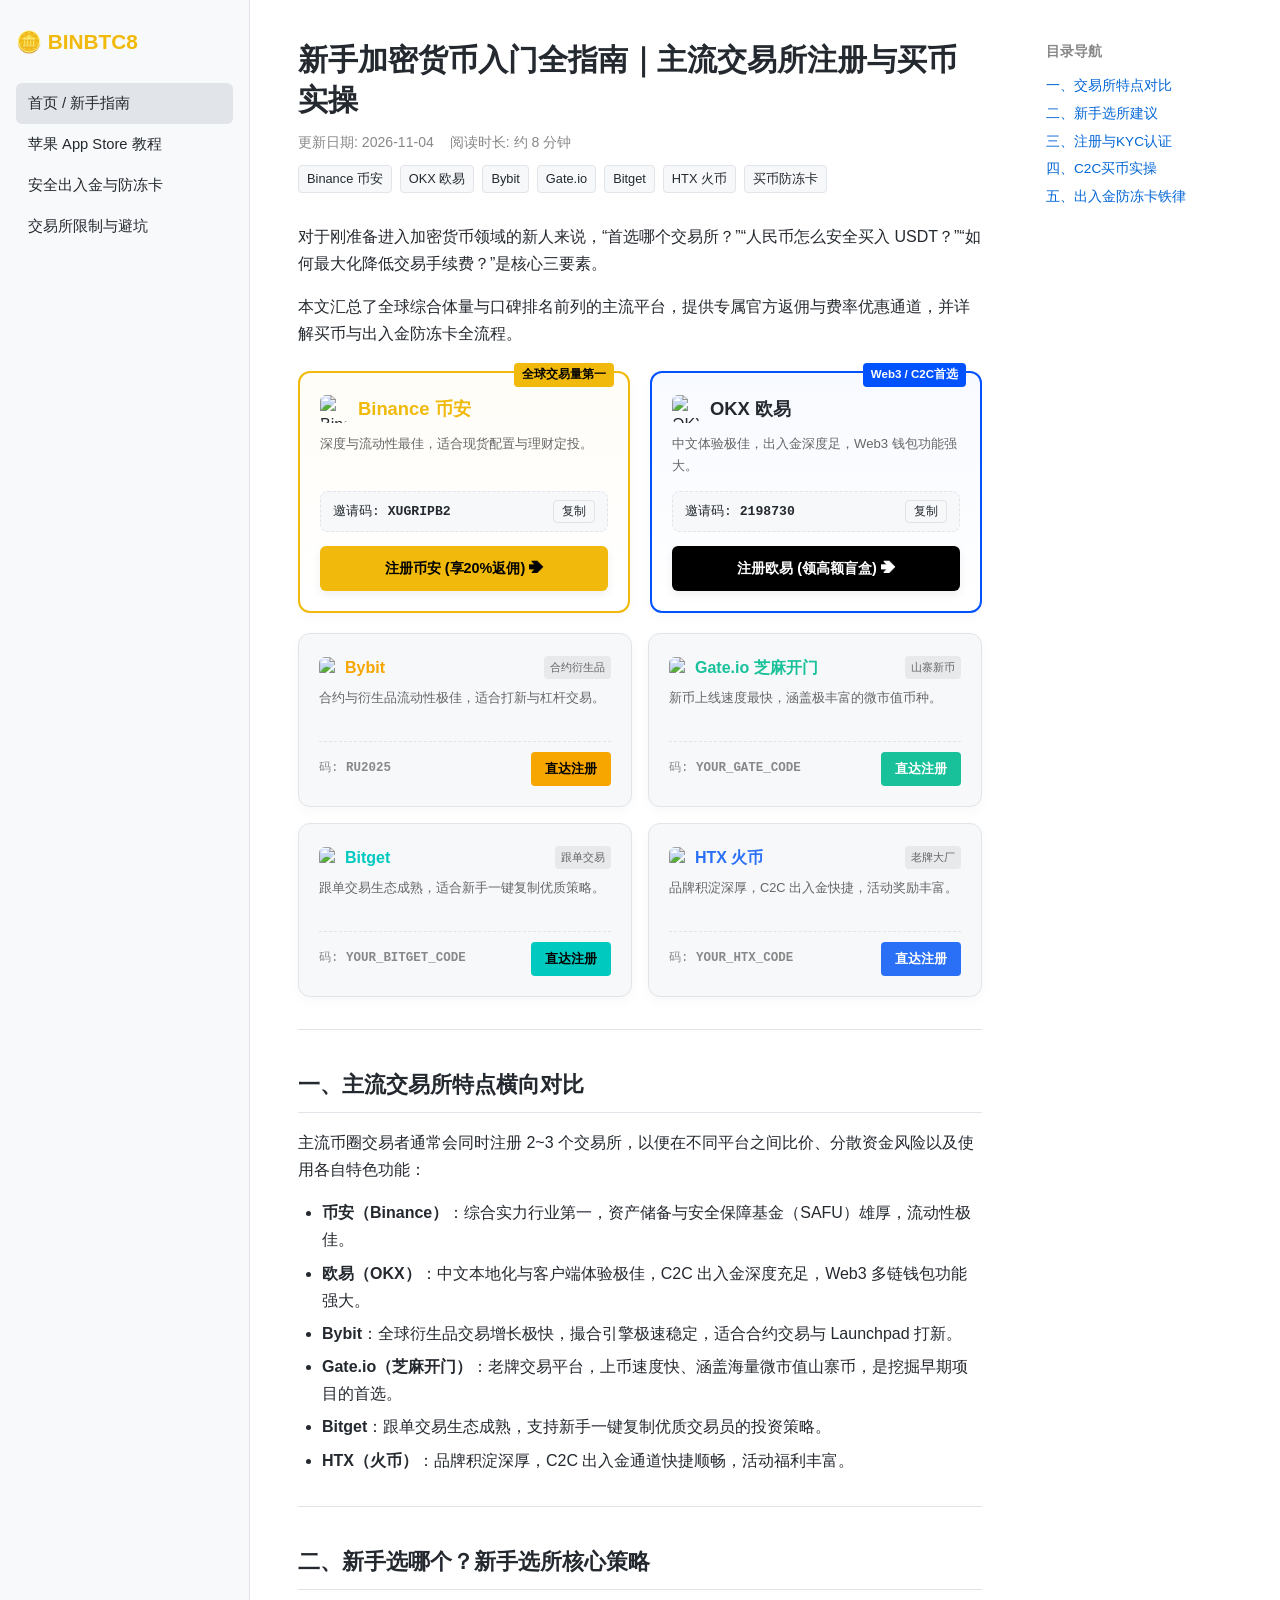
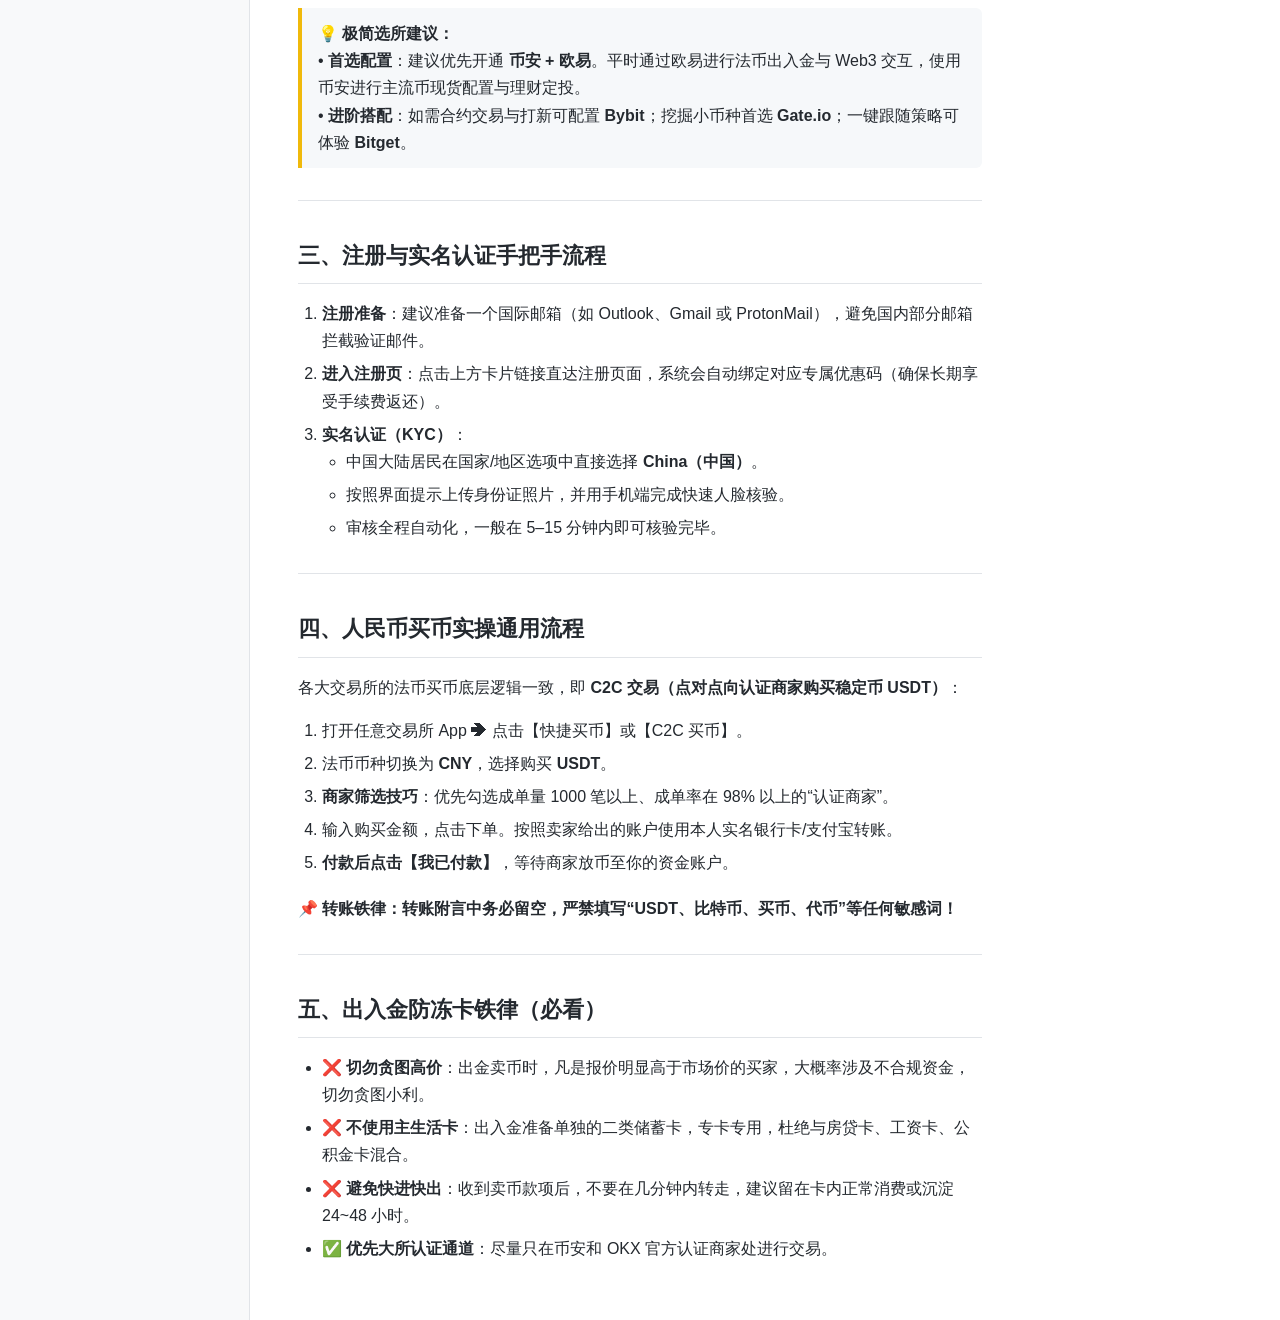
==== commit 3e4903a4: "Update index.html" ====
--- a/index.html
+++ b/index.html
@@ -4,8 +4,8 @@
   <meta name="msvalidate.01" content="3D494A8F7989F3C153BA812B523965C5" />
   <meta charset="UTF-8">
   <meta name="viewport" content="width=device-width, initial-scale=1.0">
-  <title>新手加密货币入门全指南｜各大交易所（币安 / OKX / Bybit / Gate / Bitget / HTX）注册与买币实操 | BINBTC8</title>
-  <meta name="description" content="2026最新加密货币入门指南。详细对比全球主流交易所（币安、欧易OKX、Bybit、Gate.io、Bitget、HTX）的注册流程、专属返佣优惠、C2C买币实操与安全防冻卡技巧。">
+  <title>新手加密货币入门全指南｜主流交易所（币安 / OKX / Bybit / Gate / Bitget / HTX）注册与买币实操 | BINBTC8</title>
+  <meta name="description" content="2026最新加密货币入门指南。详细对比全球主流交易所的注册流程、专属返佣优惠、C2C买币实操与安全防冻卡技巧。">
   <link rel="icon" href="https://bin.bnbstatic.com/static/images/common/favicon.ico">
   
   <!-- 引入独立配置文件 -->
@@ -91,31 +91,42 @@
       border-radius: 4px;
     }
 
-    /* --- 交易所卡片布局 --- */
-    /* 主推荐双大卡片 */
+    /* --- 交易所卡片视觉大升级 --- */
     .featured-grid {
       display: grid;
       grid-template-columns: repeat(2, 1fr);
       gap: 20px;
       margin: 24px 0 20px;
     }
-    .ex-card {
-      background: var(--code-bg);
+    .ex-card, .ex-card-sm {
+      background: var(--bg);
       border: 1px solid var(--border);
-      border-radius: 10px;
-      padding: 18px 16px;
+      border-radius: 12px;
+      padding: 20px;
       display: flex;
       flex-direction: column;
       justify-content: space-between;
       position: relative;
-    }
-    .featured-gold { border: 2px solid #f0b90b; }
-    .featured-dark { border: 2px solid #58a6ff; }
+      box-shadow: 0 4px 12px rgba(0, 0, 0, 0.03);
+      transition: all 0.25s cubic-bezier(0.4, 0, 0.2, 1);
+    }
+    .ex-card:hover, .ex-card-sm:hover {
+      transform: translateY(-3px);
+      box-shadow: 0 8px 24px rgba(0, 0, 0, 0.08);
+    }
+    .featured-gold { 
+      border: 2px solid #f0b90b; 
+      background: linear-gradient(180deg, rgba(240, 185, 11, 0.03) 0%, var(--bg) 100%);
+    }
+    .featured-dark { 
+      border: 2px solid #0052ff; 
+      background: linear-gradient(180deg, rgba(0, 82, 255, 0.03) 0%, var(--bg) 100%);
+    }
 
     .badge-top {
       position: absolute;
       top: -10px;
-      right: 12px;
+      right: 14px;
       background: #f0b90b;
       color: #000;
       font-size: 0.72rem;
@@ -124,16 +135,28 @@
       border-radius: 4px;
     }
     .badge-top.dark-badge {
-      background: #58a6ff;
+      background: #0052ff;
       color: #fff;
     }
-    .ex-name { font-size: 1.15rem; font-weight: 700; margin-bottom: 6px; }
-    .ex-desc { font-size: 0.82rem; color: #666; margin-bottom: 12px; min-height: 38px; }
+    .ex-header-row {
+      display: flex;
+      align-items: center;
+      gap: 10px;
+      margin-bottom: 8px;
+    }
+    .ex-logo {
+      width: 28px;
+      height: 28px;
+      border-radius: 6px;
+      object-fit: contain;
+    }
+    .ex-name { font-size: 1.15rem; font-weight: 700; }
+    .ex-desc { font-size: 0.82rem; color: #666; margin-bottom: 14px; min-height: 38px; }
     .ex-code-box {
-      background: rgba(0,0,0,0.04);
+      background: var(--code-bg);
       border: 1px dashed var(--border);
-      border-radius: 6px;
-      padding: 6px 12px;
+      border-radius: 8px;
+      padding: 8px 12px;
       font-size: 0.82rem;
       margin-bottom: 14px;
       display: flex;
@@ -141,15 +164,29 @@
       align-items: center;
       font-family: monospace;
     }
+    .copy-btn {
+      background: transparent;
+      border: 1px solid var(--border);
+      border-radius: 4px;
+      padding: 2px 8px;
+      font-size: 0.75rem;
+      cursor: pointer;
+      color: var(--text);
+      transition: all 0.2s;
+    }
+    .copy-btn:hover {
+      background: var(--border);
+    }
     .ex-btn {
       display: block;
       text-align: center;
-      padding: 9px 0;
+      padding: 10px 0;
       border-radius: 6px;
       font-weight: 700;
       font-size: 0.9rem;
       text-decoration: none !important;
       transition: opacity 0.2s;
+      box-shadow: 0 4px 10px rgba(0,0,0,0.06);
     }
     .ex-btn:hover { opacity: 0.85; }
     .btn-binance { background: #f0b90b; color: #000 !important; }
@@ -159,23 +196,18 @@
     .secondary-grid {
       display: grid;
       grid-template-columns: repeat(2, 1fr);
-      gap: 14px;
+      gap: 16px;
       margin-bottom: 32px;
     }
     .ex-card-sm {
       background: var(--code-bg);
       border: 1px solid var(--border);
-      border-radius: 8px;
-      padding: 14px 16px;
-      display: flex;
-      flex-direction: column;
-      justify-content: space-between;
     }
     .ex-sm-header {
       display: flex;
       justify-content: space-between;
       align-items: center;
-      margin-bottom: 6px;
+      margin-bottom: 8px;
     }
     .badge-sm {
       font-size: 0.7rem;
@@ -195,6 +227,8 @@
       display: flex;
       justify-content: space-between;
       align-items: center;
+      border-top: 1px dashed var(--border);
+      padding-top: 10px;
     }
     .code-tag {
       font-size: 0.78rem;
@@ -202,7 +236,7 @@
       color: #888;
     }
     .btn-sm {
-      padding: 5px 12px;
+      padding: 6px 14px;
       border-radius: 4px;
       font-size: 0.8rem;
       font-weight: 700;
@@ -250,11 +284,27 @@
     .toc-list { list-style: none; line-height: 1.6; }
     .toc-list li { margin-bottom: 6px; }
 
+    /* Toast 提示弹窗 */
+    #toast {
+      position: fixed;
+      bottom: 30px;
+      left: 50%;
+      transform: translateX(-50%);
+      background: rgba(0, 0, 0, 0.85);
+      color: #fff;
+      padding: 8px 18px;
+      border-radius: 20px;
+      font-size: 0.85rem;
+      z-index: 999;
+      display: none;
+      box-shadow: 0 4px 12px rgba(0,0,0,0.2);
+    }
+
     /* 暗黑模式细节修正 */
     @media (prefers-color-scheme: dark) {
       .btn-okx { background: #fff; color: #000 !important; }
       .ex-desc, .ex-sm-desc { color: #aaa; }
-      .ex-code-box { background: rgba(255,255,255,0.06); }
+      .ex-code-box, .ex-card-sm { background: rgba(255,255,255,0.03); }
       .badge-sm { background: rgba(255,255,255,0.1); color: #ccc; }
     }
 
@@ -276,18 +326,16 @@
     <div class="brand-title">🪙 BINBTC8</div>
     <ul class="menu-list">
       <li class="menu-item active"><a href="/">首页 / 新手指南</a></li>
-      <li class="menu-item"><a href="#一主流交易所特点横向对比">交易所对比</a></li>
-      <li class="menu-item"><a href="#二新手选哪个新手选所核心策略">选所建议</a></li>
-      <li class="menu-item"><a href="#三注册与实名认证手把手流程">注册与KYC</a></li>
-      <li class="menu-item"><a href="#四人民币买币实操通用流程">C2C 买币实操</a></li>
-      <li class="menu-item"><a href="#五出入金防冻卡铁律必看">防冻卡经验</a></li>
+      <li class="menu-item"><a href="./apple-id.html">苹果 App Store 教程</a></li>
+      <li class="menu-item"><a href="./c2c-deposit.html">安全出入金与防冻卡</a></li>
+      <li class="menu-item"><a href="./restrictions.html">交易所限制与避坑</a></li>
     </ul>
   </aside>
 
   <!-- 中间正文 -->
   <main class="content-area markdown-body">
     <header class="post-header">
-      <h1 class="post-title">新手加密货币入门全指南｜各大交易所（币安 / OKX / Bybit / Gate / Bitget / HTX）注册与买币实操</h1>
+      <h1 class="post-title">新手加密货币入门全指南｜主流交易所注册与买币实操</h1>
       <div class="post-meta">
         <span>更新日期: 2026-11-04</span>
         <span>阅读时长: 约 8 分钟</span>
@@ -311,25 +359,39 @@
       <!-- 币安 -->
       <div class="ex-card featured-gold">
         <div class="badge-top">全球交易量第一</div>
-        <div class="ex-name" style="color: #f0b90b;" data-ex="binance" data-field="name">Binance 币安</div>
-        <div class="ex-desc" data-ex="binance" data-field="desc">--</div>
-        <div class="ex-code-box">
-          <span>专属邀请码:</span>
-          <strong data-ex="binance" data-field="code">--</strong>
-        </div>
-        <a class="ex-btn btn-binance" data-ex="binance" data-field="link" target="_blank" rel="noopener">注册币安 (享20%返佣) ➔</a>
+        <div>
+          <div class="ex-header-row">
+            <img src="https://bin.bnbstatic.com/static/images/common/favicon.ico" class="ex-logo" alt="Binance">
+            <div class="ex-name" style="color: #f0b90b;" data-ex="binance" data-field="name">Binance 币安</div>
+          </div>
+          <div class="ex-desc" data-ex="binance" data-field="desc">--</div>
+        </div>
+        <div>
+          <div class="ex-code-box">
+            <span>邀请码: <strong data-ex="binance" data-field="code">--</strong></span>
+            <button class="copy-btn" onclick="copyCode('binance')">复制</button>
+          </div>
+          <a class="ex-btn btn-binance" data-ex="binance" data-field="link" target="_blank" rel="noopener">注册币安 (享20%返佣) ➔</a>
+        </div>
       </div>
 
       <!-- 欧易 OKX -->
       <div class="ex-card featured-dark">
         <div class="badge-top dark-badge">Web3 / C2C首选</div>
-        <div class="ex-name" data-ex="okx" data-field="name">OKX 欧易</div>
-        <div class="ex-desc" data-ex="okx" data-field="desc">--</div>
-        <div class="ex-code-box">
-          <span>专属邀请码:</span>
-          <strong data-ex="okx" data-field="code">--</strong>
-        </div>
-        <a class="ex-btn btn-okx" data-ex="okx" data-field="link" target="_blank" rel="noopener">注册欧易 (领高额盲盒) ➔</a>
+        <div>
+          <div class="ex-header-row">
+            <img src="https://www.okx.com/favicon.ico" class="ex-logo" alt="OKX">
+            <div class="ex-name" data-ex="okx" data-field="name">OKX 欧易</div>
+          </div>
+          <div class="ex-desc" data-ex="okx" data-field="desc">--</div>
+        </div>
+        <div>
+          <div class="ex-code-box">
+            <span>邀请码: <strong data-ex="okx" data-field="code">--</strong></span>
+            <button class="copy-btn" onclick="copyCode('okx')">复制</button>
+          </div>
+          <a class="ex-btn btn-okx" data-ex="okx" data-field="link" target="_blank" rel="noopener">注册欧易 (领高额盲盒) ➔</a>
+        </div>
       </div>
     </div>
 
@@ -337,11 +399,16 @@
     <div class="secondary-grid">
       <!-- Bybit -->
       <div class="ex-card-sm">
-        <div class="ex-sm-header">
-          <strong style="color: #f7a600;" data-ex="bybit" data-field="name">Bybit</strong>
-          <span class="badge-sm">合约衍生品</span>
-        </div>
-        <p class="ex-sm-desc" data-ex="bybit" data-field="desc">--</p>
+        <div>
+          <div class="ex-sm-header">
+            <div style="display:flex; align-items:center; gap:6px;">
+              <img src="https://www.bybit.com/favicon.ico" class="ex-logo" style="width:20px;height:20px;" alt="Bybit">
+              <strong style="color: #f7a600;" data-ex="bybit" data-field="name">Bybit</strong>
+            </div>
+            <span class="badge-sm">合约衍生品</span>
+          </div>
+          <p class="ex-sm-desc" data-ex="bybit" data-field="desc">--</p>
+        </div>
         <div class="ex-sm-footer">
           <span class="code-tag">码: <b data-ex="bybit" data-field="code">--</b></span>
           <a class="btn-sm btn-bybit" data-ex="bybit" data-field="link" target="_blank" rel="noopener">直达注册</a>
@@ -350,11 +417,16 @@
 
       <!-- Gate.io -->
       <div class="ex-card-sm">
-        <div class="ex-sm-header">
-          <strong style="color: #18c19a;" data-ex="gate" data-field="name">Gate.io 芝麻开门</strong>
-          <span class="badge-sm">山寨新币</span>
-        </div>
-        <p class="ex-sm-desc" data-ex="gate" data-field="desc">--</p>
+        <div>
+          <div class="ex-sm-header">
+            <div style="display:flex; align-items:center; gap:6px;">
+              <img src="https://www.gate.io/favicon.ico" class="ex-logo" style="width:20px;height:20px;" alt="Gate">
+              <strong style="color: #18c19a;" data-ex="gate" data-field="name">Gate.io 芝麻开门</strong>
+            </div>
+            <span class="badge-sm">山寨新币</span>
+          </div>
+          <p class="ex-sm-desc" data-ex="gate" data-field="desc">--</p>
+        </div>
         <div class="ex-sm-footer">
           <span class="code-tag">码: <b data-ex="gate" data-field="code">--</b></span>
           <a class="btn-sm btn-gate" data-ex="gate" data-field="link" target="_blank" rel="noopener">直达注册</a>
@@ -363,11 +435,16 @@
 
       <!-- Bitget -->
       <div class="ex-card-sm">
-        <div class="ex-sm-header">
-          <strong style="color: #00c9c0;" data-ex="bitget" data-field="name">Bitget</strong>
-          <span class="badge-sm">跟单交易</span>
-        </div>
-        <p class="ex-sm-desc" data-ex="bitget" data-field="desc">--</p>
+        <div>
+          <div class="ex-sm-header">
+            <div style="display:flex; align-items:center; gap:6px;">
+              <img src="https://www.bitget.com/favicon.ico" class="ex-logo" style="width:20px;height:20px;" alt="Bitget">
+              <strong style="color: #00c9c0;" data-ex="bitget" data-field="name">Bitget</strong>
+            </div>
+            <span class="badge-sm">跟单交易</span>
+          </div>
+          <p class="ex-sm-desc" data-ex="bitget" data-field="desc">--</p>
+        </div>
         <div class="ex-sm-footer">
           <span class="code-tag">码: <b data-ex="bitget" data-field="code">--</b></span>
           <a class="btn-sm btn-bitget" data-ex="bitget" data-field="link" target="_blank" rel="noopener">直达注册</a>
@@ -376,11 +453,16 @@
 
       <!-- HTX -->
       <div class="ex-card-sm">
-        <div class="ex-sm-header">
-          <strong style="color: #2a70f6;" data-ex="htx" data-field="name">HTX 火币</strong>
-          <span class="badge-sm">老牌大厂</span>
-        </div>
-        <p class="ex-sm-desc" data-ex="htx" data-field="desc">--</p>
+        <div>
+          <div class="ex-sm-header">
+            <div style="display:flex; align-items:center; gap:6px;">
+              <img src="https://www.htx.com/favicon.ico" class="ex-logo" style="width:20px;height:20px;" alt="HTX">
+              <strong style="color: #2a70f6;" data-ex="htx" data-field="name">HTX 火币</strong>
+            </div>
+            <span class="badge-sm">老牌大厂</span>
+          </div>
+          <p class="ex-sm-desc" data-ex="htx" data-field="desc">--</p>
+        </div>
         <div class="ex-sm-footer">
           <span class="code-tag">码: <b data-ex="htx" data-field="code">--</b></span>
           <a class="btn-sm btn-htx" data-ex="htx" data-field="link" target="_blank" rel="noopener">直达注册</a>
@@ -430,7 +512,7 @@
     <h2 id="四人民币买币实操通用流程">四、人民币买币实操通用流程</h2>
     <p>各大交易所的法币买币底层逻辑一致，即 <strong>C2C 交易（点对点向认证商家购买稳定币 USDT）</strong>：</p>
     <ol>
-      <li>打开任意交易所 App 首页 ➔ 点击【快捷买币】或【C2C 买币】。</li>
+      <li>打开任意交易所 App ➔ 点击【快捷买币】或【C2C 买币】。</li>
       <li>法币币种切换为 <strong>CNY</strong>，选择购买 <strong>USDT</strong>。</li>
       <li><strong>商家筛选技巧</strong>：优先勾选成单量 1000 笔以上、成单率在 98% 以上的“认证商家”。</li>
       <li>输入购买金额，点击下单。按照卖家给出的账户使用本人实名银行卡/支付宝转账。</li>
@@ -447,28 +529,6 @@
       <li>❌ <strong>避免快进快出</strong>：收到卖币款项后，不要在几分钟内转走，建议留在卡内正常消费或沉淀 24~48 小时。</li>
       <li>✅ <strong>优先大所认证通道</strong>：尽量只在币安和 OKX 官方认证商家处进行交易。</li>
     </ul>
-
-    <hr>
-
-    <!-- 底部快捷转化入口 -->
-    <div class="secondary-grid" style="margin-top: 36px;">
-      <div class="ex-card-sm">
-        <div class="ex-sm-header"><strong style="color:#f0b90b;">Binance 币安</strong></div>
-        <a class="btn-sm btn-binance" data-ex="binance" data-field="link" target="_blank" rel="noopener" style="text-align:center; display:block; margin-top:8px;">前往注册 ➔</a>
-      </div>
-      <div class="ex-card-sm">
-        <div class="ex-sm-header"><strong>OKX 欧易</strong></div>
-        <a class="btn-sm btn-okx" data-ex="okx" data-field="link" target="_blank" rel="noopener" style="text-align:center; display:block; margin-top:8px;">前往注册 ➔</a>
-      </div>
-      <div class="ex-card-sm">
-        <div class="ex-sm-header"><strong style="color:#f7a600;">Bybit</strong></div>
-        <a class="btn-sm btn-bybit" data-ex="bybit" data-field="link" target="_blank" rel="noopener" style="text-align:center; display:block; margin-top:8px;">前往注册 ➔</a>
-      </div>
-      <div class="ex-card-sm">
-        <div class="ex-sm-header"><strong style="color:#18c19a;">Gate.io</strong></div>
-        <a class="btn-sm btn-gate" data-ex="gate" data-field="link" target="_blank" rel="noopener" style="text-align:center; display:block; margin-top:8px;">前往注册 ➔</a>
-      </div>
-    </div>
   </main>
 
   <!-- 右侧目录 -->
@@ -484,7 +544,10 @@
   </aside>
 </div>
 
-<!-- 数据自动填充脚本 -->
+<!-- Toast 提示弹窗 -->
+<div id="toast">邀请码已成功复制到剪贴板！</div>
+
+<!-- 自动填充与一键复制脚本 -->
 <script>
   document.addEventListener("DOMContentLoaded", () => {
     if (!window.SITE_CONFIG || !window.SITE_CONFIG.exchanges) {
@@ -494,7 +557,7 @@
 
     const config = window.SITE_CONFIG.exchanges;
 
-    // 遍历所有含有 data-ex 属性的元素并填充配置
+    // 自动填充配置
     document.querySelectorAll("[data-ex]").forEach(el => {
       const exKey = el.getAttribute("data-ex");
       const field = el.getAttribute("data-field");
@@ -513,6 +576,20 @@
       }
     });
   });
+
+  // 一键复制功能
+  function copyCode(exKey) {
+    if (!window.SITE_CONFIG || !window.SITE_CONFIG.exchanges[exKey]) return;
+    const code = window.SITE_CONFIG.exchanges[exKey].code;
+    
+    navigator.clipboard.writeText(code).then(() => {
+      const toast = document.getElementById("toast");
+      toast.style.display = "block";
+      setTimeout(() => {
+        toast.style.display = "none";
+      }, 2000);
+    });
+  }
 </script>
 
 </body>
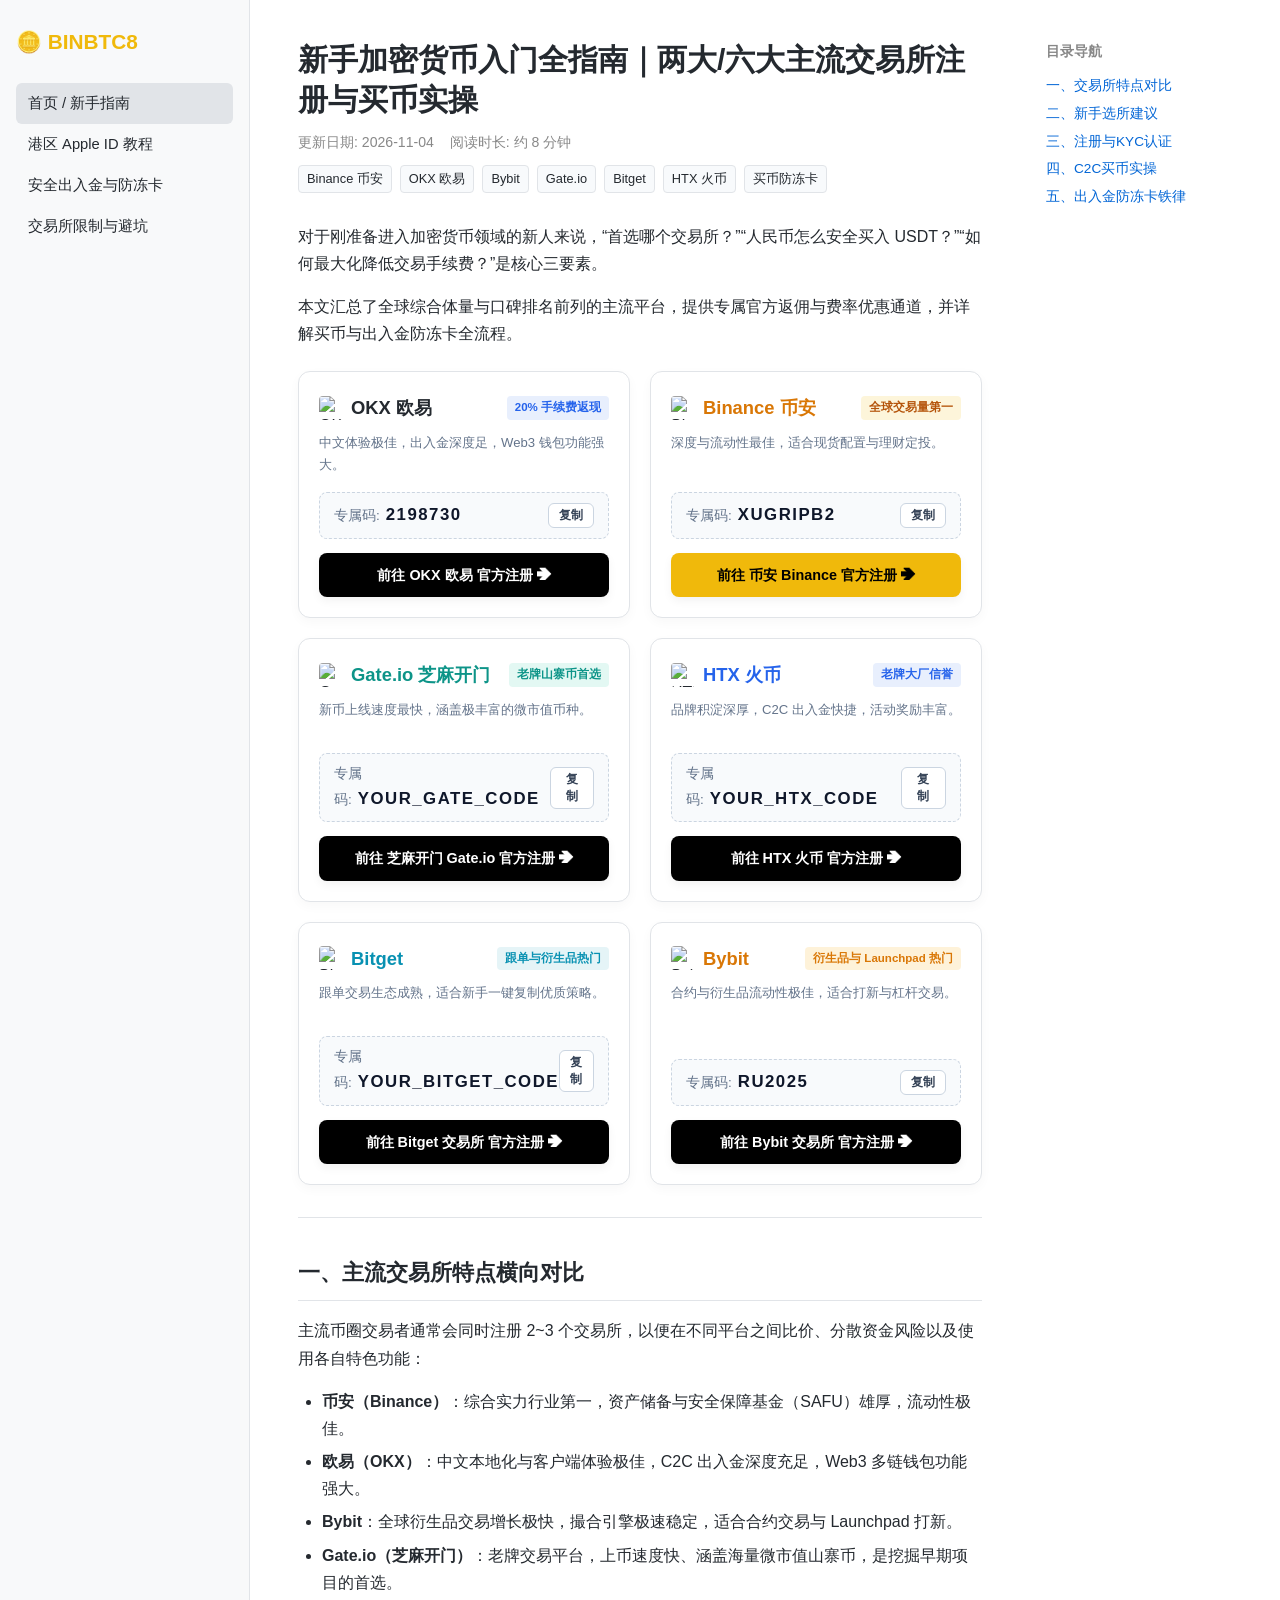
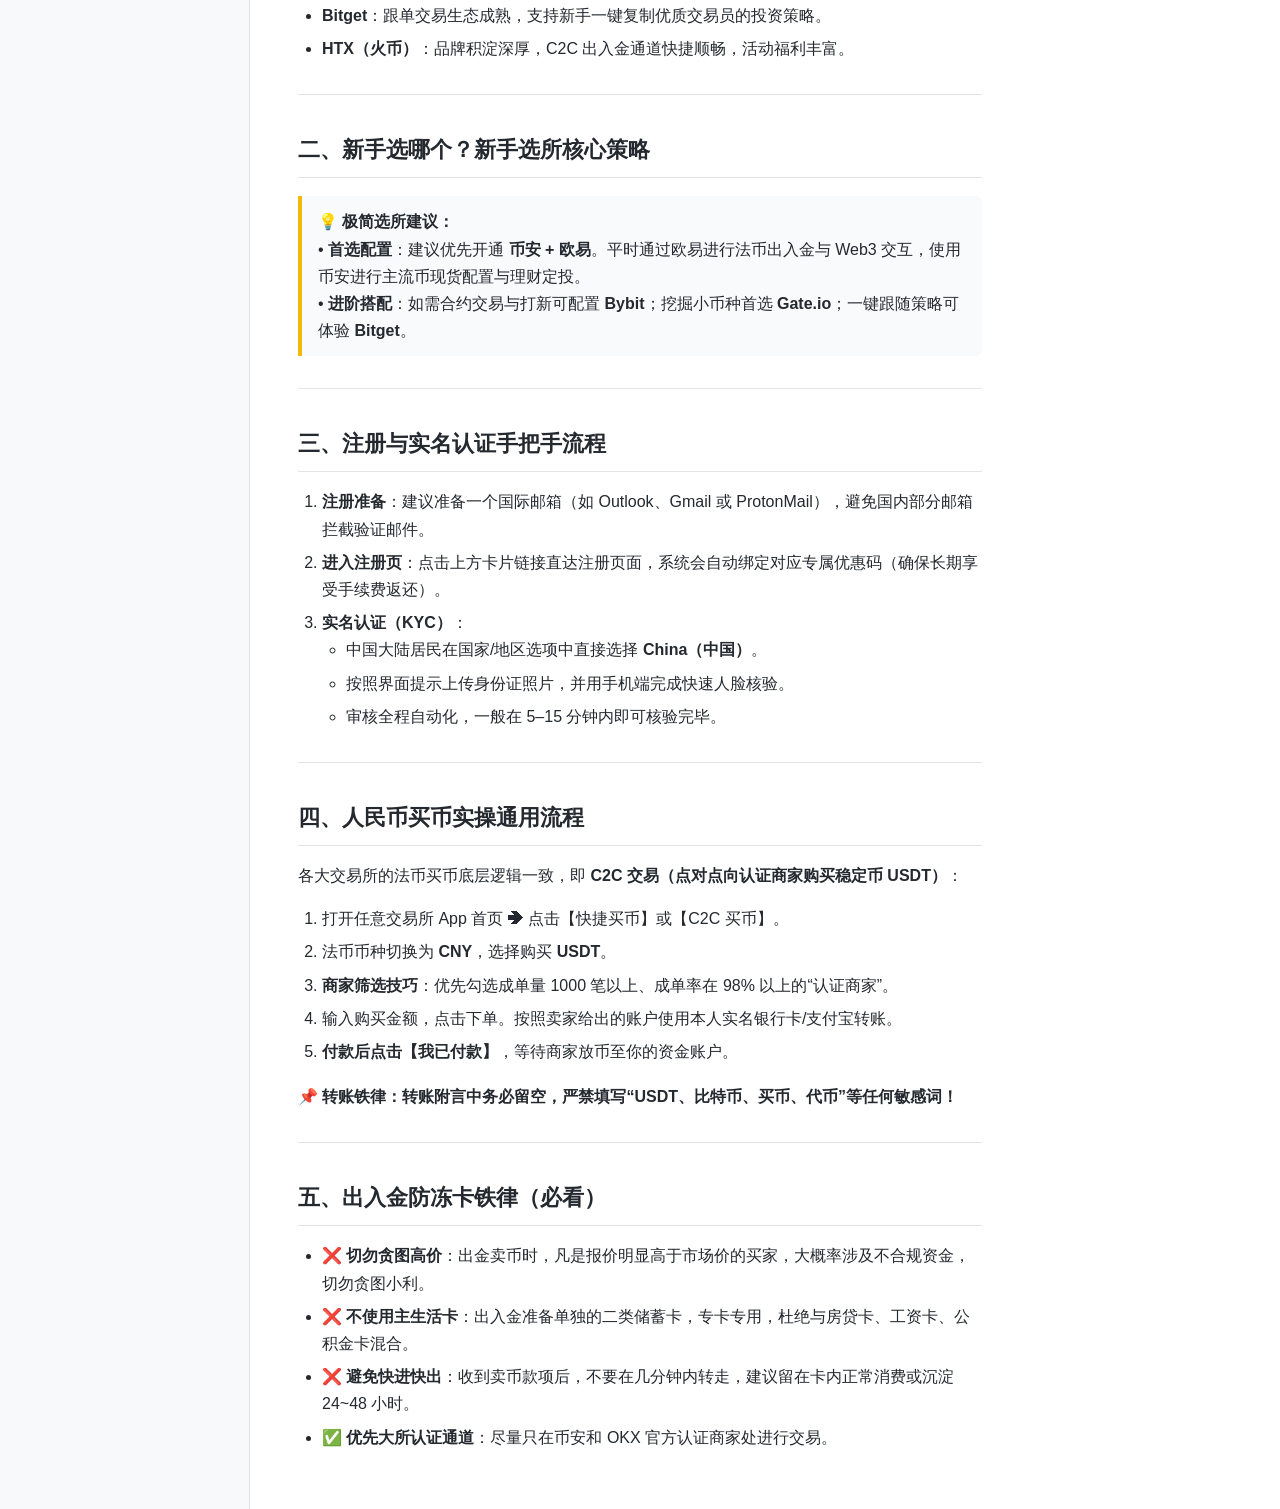
==== commit 3fb6421c: "Update index.html" ====
--- a/index.html
+++ b/index.html
@@ -4,7 +4,7 @@
   <meta name="msvalidate.01" content="3D494A8F7989F3C153BA812B523965C5" />
   <meta charset="UTF-8">
   <meta name="viewport" content="width=device-width, initial-scale=1.0">
-  <title>新手加密货币入门全指南｜主流交易所（币安 / OKX / Bybit / Gate / Bitget / HTX）注册与买币实操 | BINBTC8</title>
+  <title>新手加密货币入门全指南｜三大交易所（币安 / OKX / Bybit / Gate / Bitget / HTX）注册与买币实操 | BINBTC8</title>
   <meta name="description" content="2026最新加密货币入门指南。详细对比全球主流交易所的注册流程、专属返佣优惠、C2C买币实操与安全防冻卡技巧。">
   <link rel="icon" href="https://bin.bnbstatic.com/static/images/common/favicon.ico">
   
@@ -18,7 +18,7 @@
       --border: #e1e4e8;
       --sidebar-bg: #f8f9fa;
       --link: #0366d6;
-      --code-bg: #f6f8fa;
+      --code-bg: #f8fafc;
     }
     @media (prefers-color-scheme: dark) {
       :root {
@@ -27,7 +27,7 @@
         --border: #2b313a;
         --sidebar-bg: #1e2329;
         --link: #58a6ff;
-        --code-bg: #2b313a;
+        --code-bg: #1e232a;
       }
     }
     * { box-sizing: border-box; margin: 0; padding: 0; }
@@ -91,14 +91,15 @@
       border-radius: 4px;
     }
 
-    /* --- 交易所卡片视觉大升级 --- */
-    .featured-grid {
+    /* --- 交易所卡片全宽网格 --- */
+    .exchange-main-grid {
       display: grid;
       grid-template-columns: repeat(2, 1fr);
       gap: 20px;
-      margin: 24px 0 20px;
-    }
-    .ex-card, .ex-card-sm {
+      margin: 24px 0 32px;
+    }
+    
+    .ex-card-box {
       background: var(--bg);
       border: 1px solid var(--border);
       border-radius: 12px;
@@ -108,146 +109,104 @@
       justify-content: space-between;
       position: relative;
       box-shadow: 0 4px 12px rgba(0, 0, 0, 0.03);
-      transition: all 0.25s cubic-bezier(0.4, 0, 0.2, 1);
-    }
-    .ex-card:hover, .ex-card-sm:hover {
+      transition: all 0.25s ease;
+    }
+    .ex-card-box:hover {
       transform: translateY(-3px);
       box-shadow: 0 8px 24px rgba(0, 0, 0, 0.08);
     }
-    .featured-gold { 
-      border: 2px solid #f0b90b; 
-      background: linear-gradient(180deg, rgba(240, 185, 11, 0.03) 0%, var(--bg) 100%);
-    }
-    .featured-dark { 
-      border: 2px solid #0052ff; 
-      background: linear-gradient(180deg, rgba(0, 82, 255, 0.03) 0%, var(--bg) 100%);
-    }
-
-    .badge-top {
-      position: absolute;
-      top: -10px;
-      right: 14px;
-      background: #f0b90b;
-      color: #000;
-      font-size: 0.72rem;
-      font-weight: 800;
-      padding: 2px 8px;
-      border-radius: 4px;
-    }
-    .badge-top.dark-badge {
-      background: #0052ff;
-      color: #fff;
-    }
+    
     .ex-header-row {
-      display: flex;
-      align-items: center;
-      gap: 10px;
-      margin-bottom: 8px;
-    }
-    .ex-logo {
-      width: 28px;
-      height: 28px;
-      border-radius: 6px;
-      object-fit: contain;
-    }
-    .ex-name { font-size: 1.15rem; font-weight: 700; }
-    .ex-desc { font-size: 0.82rem; color: #666; margin-bottom: 14px; min-height: 38px; }
-    .ex-code-box {
-      background: var(--code-bg);
-      border: 1px dashed var(--border);
-      border-radius: 8px;
-      padding: 8px 12px;
-      font-size: 0.82rem;
-      margin-bottom: 14px;
       display: flex;
       justify-content: space-between;
       align-items: center;
-      font-family: monospace;
-    }
-    .copy-btn {
-      background: transparent;
-      border: 1px solid var(--border);
+      margin-bottom: 8px;
+    }
+    .ex-title-left {
+      display: flex;
+      align-items: center;
+      gap: 8px;
+    }
+    .ex-logo {
+      width: 24px;
+      height: 24px;
       border-radius: 4px;
+      object-fit: contain;
+    }
+    .ex-name { font-size: 1.15rem; font-weight: 800; }
+    .ex-desc { font-size: 0.82rem; color: #64748b; margin-bottom: 12px; min-height: 38px; }
+
+    .badge-tag {
+      font-size: 0.72rem;
+      font-weight: 700;
       padding: 2px 8px;
-      font-size: 0.75rem;
-      cursor: pointer;
-      color: var(--text);
-      transition: all 0.2s;
-    }
-    .copy-btn:hover {
-      background: var(--border);
-    }
-    .ex-btn {
+      border-radius: 4px;
+      background: rgba(37, 99, 235, 0.1);
+      color: #2563eb;
+    }
+
+    /* 重点优化：全宽高清晰度邀请码框 */
+    .ex-code-container {
+      background: var(--code-bg) !important;
+      border: 1px dashed #cbd5e1 !important;
+      border-radius: 8px !important;
+      padding: 8px 14px !important;
+      margin-bottom: 14px !important;
+      display: flex !important;
+      justify-content: space-between !important;
+      align-items: center !important;
+      width: 100% !important;
+    }
+    .code-label-text {
+      font-size: 0.85rem;
+      color: #64748b;
+    }
+    .code-val-text {
+      font-family: -apple-system, BlinkMacSystemFont, "Segoe UI", Roboto, "Helvetica Neue", Arial, sans-serif !important;
+      font-size: 1.05rem !important;
+      font-weight: 800 !important;
+      color: #0f172a !important;
+      letter-spacing: 1.5px !important; /* 强制间距确保清晰度 */
+      margin-left: 6px;
+    }
+    
+    .copy-action-btn {
+      background: #ffffff !important;
+      border: 1px solid #cbd5e1 !important;
+      border-radius: 6px !important;
+      padding: 3px 10px !important;
+      font-size: 0.78rem !important;
+      font-weight: 700 !important;
+      color: #334155 !important;
+      cursor: pointer !important;
+      transition: all 0.2s !important;
+    }
+    .copy-action-btn:hover {
+      background: #e2e8f0 !important;
+      color: #0f172a !important;
+    }
+
+    /* 全宽行动按钮 */
+    .ex-action-btn {
       display: block;
+      width: 100%;
       text-align: center;
       padding: 10px 0;
-      border-radius: 6px;
+      border-radius: 8px;
       font-weight: 700;
       font-size: 0.9rem;
       text-decoration: none !important;
       transition: opacity 0.2s;
-      box-shadow: 0 4px 10px rgba(0,0,0,0.06);
-    }
-    .ex-btn:hover { opacity: 0.85; }
-    .btn-binance { background: #f0b90b; color: #000 !important; }
-    .btn-okx { background: #000; color: #fff !important; }
-
-    /* 次级 4 大平台 2x2 网格 */
-    .secondary-grid {
-      display: grid;
-      grid-template-columns: repeat(2, 1fr);
-      gap: 16px;
-      margin-bottom: 32px;
-    }
-    .ex-card-sm {
-      background: var(--code-bg);
-      border: 1px solid var(--border);
-    }
-    .ex-sm-header {
-      display: flex;
-      justify-content: space-between;
-      align-items: center;
-      margin-bottom: 8px;
-    }
-    .badge-sm {
-      font-size: 0.7rem;
-      background: rgba(0,0,0,0.06);
-      padding: 2px 6px;
-      border-radius: 4px;
-      color: #666;
-    }
-    .ex-sm-desc {
-      font-size: 0.8rem;
-      color: #666;
-      margin-bottom: 12px;
-      line-height: 1.4;
-      min-height: 36px;
-    }
-    .ex-sm-footer {
-      display: flex;
-      justify-content: space-between;
-      align-items: center;
-      border-top: 1px dashed var(--border);
-      padding-top: 10px;
-    }
-    .code-tag {
-      font-size: 0.78rem;
-      font-family: monospace;
-      color: #888;
-    }
-    .btn-sm {
-      padding: 6px 14px;
-      border-radius: 4px;
-      font-size: 0.8rem;
-      font-weight: 700;
-      text-decoration: none !important;
-      transition: opacity 0.2s;
-    }
-    .btn-sm:hover { opacity: 0.85; }
-    .btn-bybit { background: #f7a600; color: #000 !important; }
-    .btn-gate { background: #18c19a; color: #fff !important; }
-    .btn-bitget { background: #00c9c0; color: #000 !important; }
-    .btn-htx { background: #2a70f6; color: #fff !important; }
+      box-shadow: 0 4px 10px rgba(0,0,0,0.05);
+    }
+    .ex-action-btn:hover { opacity: 0.88; }
+    
+    .btn-dark { background: #000000; color: #ffffff !important; }
+    .btn-binance { background: #f0b90b; color: #000000 !important; }
+    .btn-bybit { background: #f7a600; color: #000000 !important; }
+    .btn-gate { background: #18c19a; color: #ffffff !important; }
+    .btn-bitget { background: #00c9c0; color: #000000 !important; }
+    .btn-htx { background: #2a70f6; color: #ffffff !important; }
 
     /* 正文内容排版 */
     .markdown-body h2 {
@@ -290,31 +249,31 @@
       bottom: 30px;
       left: 50%;
       transform: translateX(-50%);
-      background: rgba(0, 0, 0, 0.85);
+      background: rgba(15, 23, 42, 0.9);
       color: #fff;
       padding: 8px 18px;
       border-radius: 20px;
       font-size: 0.85rem;
       z-index: 999;
       display: none;
-      box-shadow: 0 4px 12px rgba(0,0,0,0.2);
-    }
-
-    /* 暗黑模式细节修正 */
+      box-shadow: 0 4px 12px rgba(0,0,0,0.15);
+    }
+
+    /* 暗黑模式细节支持 */
     @media (prefers-color-scheme: dark) {
-      .btn-okx { background: #fff; color: #000 !important; }
-      .ex-desc, .ex-sm-desc { color: #aaa; }
-      .ex-code-box, .ex-card-sm { background: rgba(255,255,255,0.03); }
-      .badge-sm { background: rgba(255,255,255,0.1); color: #ccc; }
-    }
-
-    /* 移动端适配 */
+      .btn-dark { background: #ffffff; color: #000000 !important; }
+      .ex-desc { color: #94a3b8; }
+      .code-val-text { color: #f8fafc !important; }
+      .copy-action-btn { background: #334155 !important; border-color: #475569 !important; color: #f8fafc !important; }
+    }
+
+    /* 移动端自适应 */
     @media (max-width: 1080px) { .toc-aside { display: none; } }
     @media (max-width: 768px) {
       .layout { flex-direction: column; }
       .menu-aside { width: 100%; border-right: none; border-bottom: 1px solid var(--border); padding: 16px; }
       .content-area { padding: 24px 16px; }
-      .featured-grid, .secondary-grid { grid-template-columns: 1fr; }
+      .exchange-main-grid { grid-template-columns: 1fr; }
     }
   </style>
 </head>
@@ -326,7 +285,7 @@
     <div class="brand-title">🪙 BINBTC8</div>
     <ul class="menu-list">
       <li class="menu-item active"><a href="/">首页 / 新手指南</a></li>
-      <li class="menu-item"><a href="./apple-id.html">苹果 App Store 教程</a></li>
+      <li class="menu-item"><a href="./apple-id.html">港区 Apple ID 教程</a></li>
       <li class="menu-item"><a href="./c2c-deposit.html">安全出入金与防冻卡</a></li>
       <li class="menu-item"><a href="./restrictions.html">交易所限制与避坑</a></li>
     </ul>
@@ -335,7 +294,7 @@
   <!-- 中间正文 -->
   <main class="content-area markdown-body">
     <header class="post-header">
-      <h1 class="post-title">新手加密货币入门全指南｜主流交易所注册与买币实操</h1>
+      <h1 class="post-title">新手加密货币入门全指南｜两大/六大主流交易所注册与买币实操</h1>
       <div class="post-meta">
         <span>更新日期: 2026-11-04</span>
         <span>阅读时长: 约 8 分钟</span>
@@ -354,120 +313,135 @@
     <p>对于刚准备进入加密货币领域的新人来说，“首选哪个交易所？”“人民币怎么安全买入 USDT？”“如何最大化降低交易手续费？”是核心三要素。</p>
     <p>本文汇总了全球综合体量与口碑排名前列的主流平台，提供专属官方返佣与费率优惠通道，并详解买币与出入金防冻卡全流程。</p>
 
-    <!-- 顶部核心双强大卡片 -->
-    <div class="featured-grid">
+    <!-- 交易所 6 大平台标准化视觉网格 -->
+    <div class="exchange-main-grid">
+      
+      <!-- 欧易 OKX -->
+      <div class="ex-card-box">
+        <div>
+          <div class="ex-header-row">
+            <div class="ex-title-left">
+              <img src="https://www.okx.com/favicon.ico" class="ex-logo" alt="OKX">
+              <span class="ex-name" data-ex="okx" data-field="name">OKX 欧易</span>
+            </div>
+            <span class="badge-tag">20% 手续费返现</span>
+          </div>
+          <p class="ex-desc" data-ex="okx" data-field="desc">--</p>
+        </div>
+        <div>
+          <div class="ex-code-container">
+            <span class="code-label-text">专属码:<strong class="code-val-text" data-ex="okx" data-field="code">--</strong></span>
+            <button class="copy-action-btn" onclick="copyCode('okx')">复制</button>
+          </div>
+          <a class="ex-action-btn btn-dark" data-ex="okx" data-field="link" target="_blank" rel="noopener">前往 OKX 欧易 官方注册 ➔</a>
+        </div>
+      </div>
+
       <!-- 币安 -->
-      <div class="ex-card featured-gold">
-        <div class="badge-top">全球交易量第一</div>
+      <div class="ex-card-box">
         <div>
           <div class="ex-header-row">
-            <img src="https://bin.bnbstatic.com/static/images/common/favicon.ico" class="ex-logo" alt="Binance">
-            <div class="ex-name" style="color: #f0b90b;" data-ex="binance" data-field="name">Binance 币安</div>
-          </div>
-          <div class="ex-desc" data-ex="binance" data-field="desc">--</div>
-        </div>
-        <div>
-          <div class="ex-code-box">
-            <span>邀请码: <strong data-ex="binance" data-field="code">--</strong></span>
-            <button class="copy-btn" onclick="copyCode('binance')">复制</button>
-          </div>
-          <a class="ex-btn btn-binance" data-ex="binance" data-field="link" target="_blank" rel="noopener">注册币安 (享20%返佣) ➔</a>
-        </div>
-      </div>
-
-      <!-- 欧易 OKX -->
-      <div class="ex-card featured-dark">
-        <div class="badge-top dark-badge">Web3 / C2C首选</div>
+            <div class="ex-title-left">
+              <img src="https://bin.bnbstatic.com/static/images/common/favicon.ico" class="ex-logo" alt="Binance">
+              <span class="ex-name" style="color:#d97706;" data-ex="binance" data-field="name">币安 Binance</span>
+            </div>
+            <span class="badge-tag" style="background:rgba(240,185,11,0.15); color:#b45309;">全球交易量第一</span>
+          </div>
+          <p class="ex-desc" data-ex="binance" data-field="desc">--</p>
+        </div>
+        <div>
+          <div class="ex-code-container">
+            <span class="code-label-text">专属码:<strong class="code-val-text" data-ex="binance" data-field="code">--</strong></span>
+            <button class="copy-action-btn" onclick="copyCode('binance')">复制</button>
+          </div>
+          <a class="ex-action-btn btn-binance" data-ex="binance" data-field="link" target="_blank" rel="noopener">前往 币安 Binance 官方注册 ➔</a>
+        </div>
+      </div>
+
+      <!-- 芝麻开门 Gate.io -->
+      <div class="ex-card-box">
         <div>
           <div class="ex-header-row">
-            <img src="https://www.okx.com/favicon.ico" class="ex-logo" alt="OKX">
-            <div class="ex-name" data-ex="okx" data-field="name">OKX 欧易</div>
-          </div>
-          <div class="ex-desc" data-ex="okx" data-field="desc">--</div>
-        </div>
-        <div>
-          <div class="ex-code-box">
-            <span>邀请码: <strong data-ex="okx" data-field="code">--</strong></span>
-            <button class="copy-btn" onclick="copyCode('okx')">复制</button>
-          </div>
-          <a class="ex-btn btn-okx" data-ex="okx" data-field="link" target="_blank" rel="noopener">注册欧易 (领高额盲盒) ➔</a>
-        </div>
-      </div>
-    </div>
-
-    <!-- 4 大优质平台 2x2 响应式网格 -->
-    <div class="secondary-grid">
-      <!-- Bybit -->
-      <div class="ex-card-sm">
-        <div>
-          <div class="ex-sm-header">
-            <div style="display:flex; align-items:center; gap:6px;">
-              <img src="https://www.bybit.com/favicon.ico" class="ex-logo" style="width:20px;height:20px;" alt="Bybit">
-              <strong style="color: #f7a600;" data-ex="bybit" data-field="name">Bybit</strong>
+            <div class="ex-title-left">
+              <img src="https://www.gate.io/favicon.ico" class="ex-logo" alt="Gate">
+              <span class="ex-name" style="color:#0d9488;" data-ex="gate" data-field="name">芝麻开门 Gate.io</span>
             </div>
-            <span class="badge-sm">合约衍生品</span>
-          </div>
-          <p class="ex-sm-desc" data-ex="bybit" data-field="desc">--</p>
-        </div>
-        <div class="ex-sm-footer">
-          <span class="code-tag">码: <b data-ex="bybit" data-field="code">--</b></span>
-          <a class="btn-sm btn-bybit" data-ex="bybit" data-field="link" target="_blank" rel="noopener">直达注册</a>
-        </div>
-      </div>
-
-      <!-- Gate.io -->
-      <div class="ex-card-sm">
-        <div>
-          <div class="ex-sm-header">
-            <div style="display:flex; align-items:center; gap:6px;">
-              <img src="https://www.gate.io/favicon.ico" class="ex-logo" style="width:20px;height:20px;" alt="Gate">
-              <strong style="color: #18c19a;" data-ex="gate" data-field="name">Gate.io 芝麻开门</strong>
+            <span class="badge-tag" style="background:rgba(24,193,154,0.12); color:#0d9488;">老牌山寨币首选</span>
+          </div>
+          <p class="ex-desc" data-ex="gate" data-field="desc">--</p>
+        </div>
+        <div>
+          <div class="ex-code-container">
+            <span class="code-label-text">专属码:<strong class="code-val-text" data-ex="gate" data-field="code">--</strong></span>
+            <button class="copy-action-btn" onclick="copyCode('gate')">复制</button>
+          </div>
+          <a class="ex-action-btn btn-dark" data-ex="gate" data-field="link" target="_blank" rel="noopener">前往 芝麻开门 Gate.io 官方注册 ➔</a>
+        </div>
+      </div>
+
+      <!-- HTX 火币 -->
+      <div class="ex-card-box">
+        <div>
+          <div class="ex-header-row">
+            <div class="ex-title-left">
+              <img src="https://www.htx.com/favicon.ico" class="ex-logo" alt="HTX">
+              <span class="ex-name" style="color:#2563eb;" data-ex="htx" data-field="name">HTX 火币</span>
             </div>
-            <span class="badge-sm">山寨新币</span>
-          </div>
-          <p class="ex-sm-desc" data-ex="gate" data-field="desc">--</p>
-        </div>
-        <div class="ex-sm-footer">
-          <span class="code-tag">码: <b data-ex="gate" data-field="code">--</b></span>
-          <a class="btn-sm btn-gate" data-ex="gate" data-field="link" target="_blank" rel="noopener">直达注册</a>
-        </div>
-      </div>
-
-      <!-- Bitget -->
-      <div class="ex-card-sm">
-        <div>
-          <div class="ex-sm-header">
-            <div style="display:flex; align-items:center; gap:6px;">
-              <img src="https://www.bitget.com/favicon.ico" class="ex-logo" style="width:20px;height:20px;" alt="Bitget">
-              <strong style="color: #00c9c0;" data-ex="bitget" data-field="name">Bitget</strong>
+            <span class="badge-tag" style="background:rgba(37,99,235,0.1); color:#2563eb;">老牌大厂信誉</span>
+          </div>
+          <p class="ex-desc" data-ex="htx" data-field="desc">--</p>
+        </div>
+        <div>
+          <div class="ex-code-container">
+            <span class="code-label-text">专属码:<strong class="code-val-text" data-ex="htx" data-field="code">--</strong></span>
+            <button class="copy-action-btn" onclick="copyCode('htx')">复制</button>
+          </div>
+          <a class="ex-action-btn btn-dark" data-ex="htx" data-field="link" target="_blank" rel="noopener">前往 HTX 火币 官方注册 ➔</a>
+        </div>
+      </div>
+
+      <!-- Bitget 交易所 -->
+      <div class="ex-card-box">
+        <div>
+          <div class="ex-header-row">
+            <div class="ex-title-left">
+              <img src="https://www.bitget.com/favicon.ico" class="ex-logo" alt="Bitget">
+              <span class="ex-name" style="color:#0891b2;" data-ex="bitget" data-field="name">Bitget 交易所</span>
             </div>
-            <span class="badge-sm">跟单交易</span>
-          </div>
-          <p class="ex-sm-desc" data-ex="bitget" data-field="desc">--</p>
-        </div>
-        <div class="ex-sm-footer">
-          <span class="code-tag">码: <b data-ex="bitget" data-field="code">--</b></span>
-          <a class="btn-sm btn-bitget" data-ex="bitget" data-field="link" target="_blank" rel="noopener">直达注册</a>
-        </div>
-      </div>
-
-      <!-- HTX -->
-      <div class="ex-card-sm">
-        <div>
-          <div class="ex-sm-header">
-            <div style="display:flex; align-items:center; gap:6px;">
-              <img src="https://www.htx.com/favicon.ico" class="ex-logo" style="width:20px;height:20px;" alt="HTX">
-              <strong style="color: #2a70f6;" data-ex="htx" data-field="name">HTX 火币</strong>
+            <span class="badge-tag" style="background:rgba(8,145,178,0.1); color:#0891b2;">跟单与衍生品热门</span>
+          </div>
+          <p class="ex-desc" data-ex="bitget" data-field="desc">--</p>
+        </div>
+        <div>
+          <div class="ex-code-container">
+            <span class="code-label-text">专属码:<strong class="code-val-text" data-ex="bitget" data-field="code">--</strong></span>
+            <button class="copy-action-btn" onclick="copyCode('bitget')">复制</button>
+          </div>
+          <a class="ex-action-btn btn-dark" data-ex="bitget" data-field="link" target="_blank" rel="noopener">前往 Bitget 交易所 官方注册 ➔</a>
+        </div>
+      </div>
+
+      <!-- Bybit 交易所 -->
+      <div class="ex-card-box">
+        <div>
+          <div class="ex-header-row">
+            <div class="ex-title-left">
+              <img src="https://www.bybit.com/favicon.ico" class="ex-logo" alt="Bybit">
+              <span class="ex-name" style="color:#d97706;" data-ex="bybit" data-field="name">Bybit 交易所</span>
             </div>
-            <span class="badge-sm">老牌大厂</span>
-          </div>
-          <p class="ex-sm-desc" data-ex="htx" data-field="desc">--</p>
-        </div>
-        <div class="ex-sm-footer">
-          <span class="code-tag">码: <b data-ex="htx" data-field="code">--</b></span>
-          <a class="btn-sm btn-htx" data-ex="htx" data-field="link" target="_blank" rel="noopener">直达注册</a>
-        </div>
-      </div>
+            <span class="badge-tag" style="background:rgba(247,166,0,0.15); color:#d97706;">衍生品与 Launchpad 热门</span>
+          </div>
+          <p class="ex-desc" data-ex="bybit" data-field="desc">--</p>
+        </div>
+        <div>
+          <div class="ex-code-container">
+            <span class="code-label-text">专属码:<strong class="code-val-text" data-ex="bybit" data-field="code">--</strong></span>
+            <button class="copy-action-btn" onclick="copyCode('bybit')">复制</button>
+          </div>
+          <a class="ex-action-btn btn-dark" data-ex="bybit" data-field="link" target="_blank" rel="noopener">前往 Bybit 交易所 官方注册 ➔</a>
+        </div>
+      </div>
+
     </div>
 
     <hr>
@@ -512,7 +486,7 @@
     <h2 id="四人民币买币实操通用流程">四、人民币买币实操通用流程</h2>
     <p>各大交易所的法币买币底层逻辑一致，即 <strong>C2C 交易（点对点向认证商家购买稳定币 USDT）</strong>：</p>
     <ol>
-      <li>打开任意交易所 App ➔ 点击【快捷买币】或【C2C 买币】。</li>
+      <li>打开任意交易所 App 首页 ➔ 点击【快捷买币】或【C2C 买币】。</li>
       <li>法币币种切换为 <strong>CNY</strong>，选择购买 <strong>USDT</strong>。</li>
       <li><strong>商家筛选技巧</strong>：优先勾选成单量 1000 笔以上、成单率在 98% 以上的“认证商家”。</li>
       <li>输入购买金额，点击下单。按照卖家给出的账户使用本人实名银行卡/支付宝转账。</li>
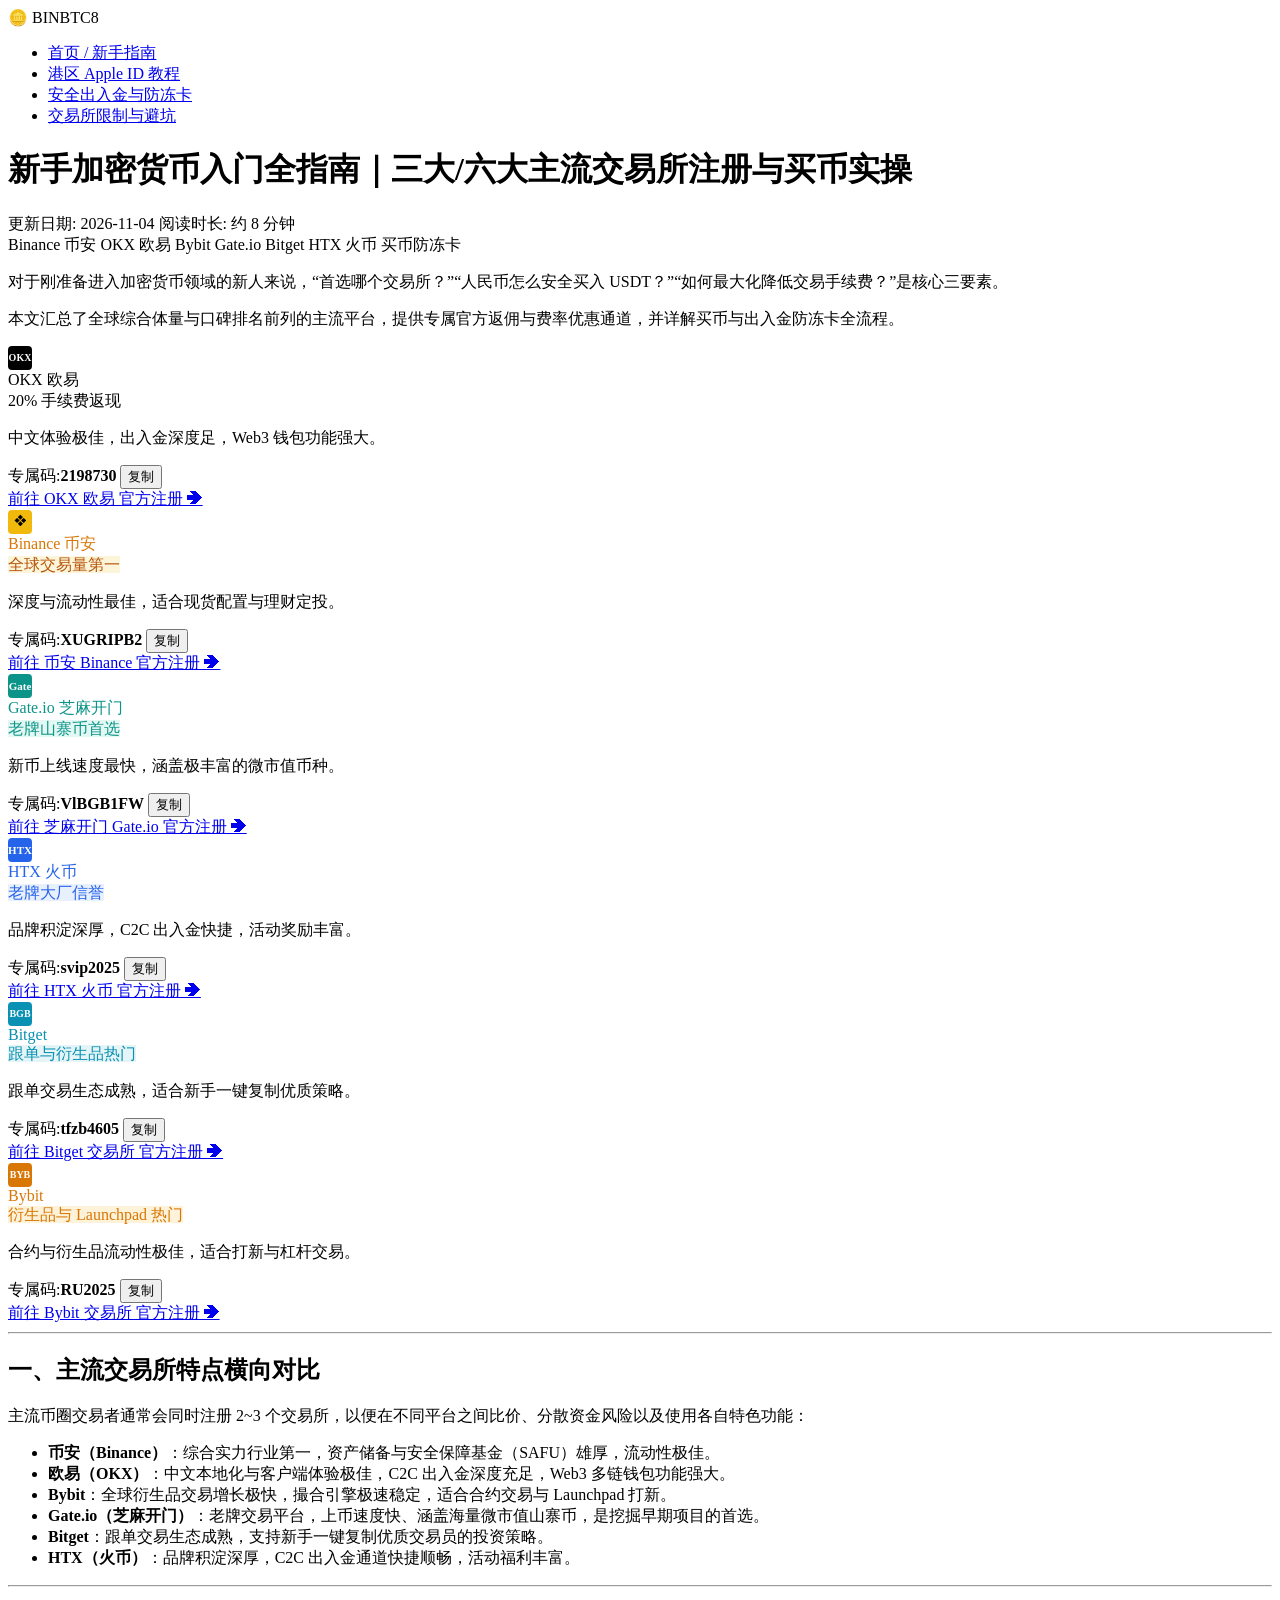
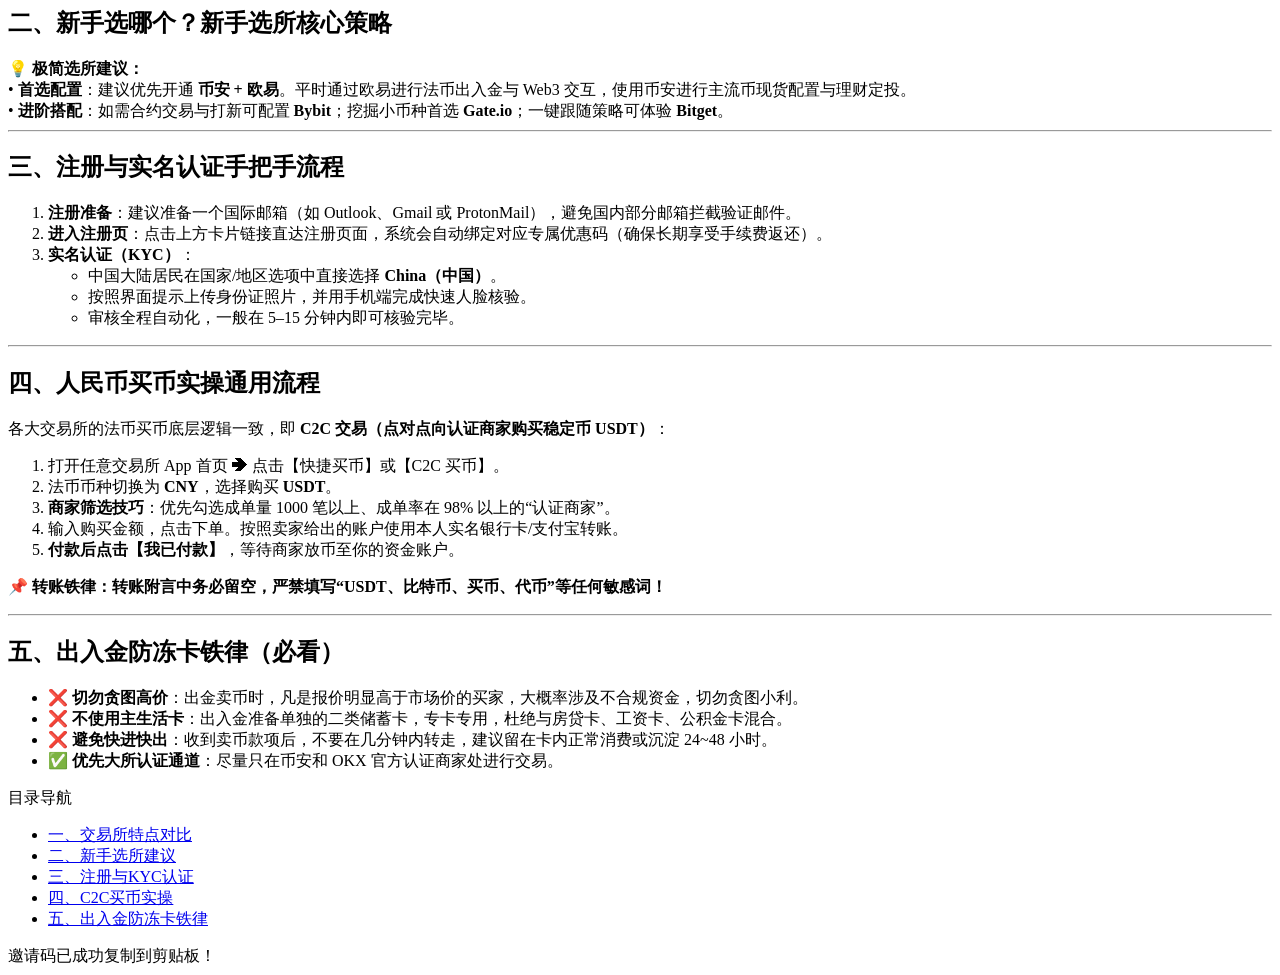
==== commit bb063972: "Update index.html" ====
--- a/index.html
+++ b/index.html
@@ -4,276 +4,21 @@
   <meta name="msvalidate.01" content="3D494A8F7989F3C153BA812B523965C5" />
   <meta charset="UTF-8">
   <meta name="viewport" content="width=device-width, initial-scale=1.0">
-  <title>新手加密货币入门全指南｜三大交易所（币安 / OKX / Bybit / Gate / Bitget / HTX）注册与买币实操 | BINBTC8</title>
+  <title>新手加密货币入门全指南｜两大/六大主流交易所注册与买币实操 | BINBTC8</title>
   <meta name="description" content="2026最新加密货币入门指南。详细对比全球主流交易所的注册流程、专属返佣优惠、C2C买币实操与安全防冻卡技巧。">
-  <link rel="icon" href="https://bin.bnbstatic.com/static/images/common/favicon.ico">
+  <link rel="canonical" href="https://binbtc8.github.io/">
+  <link rel="icon" href="https://cdn.jsdelivr.net/gh/twitter/twemoji@14.0.2/assets/72x72/1f1ed-1f1f0.png">
   
-  <!-- 引入独立配置文件 -->
+  <link rel="stylesheet" href="./style.css">
   <script src="./config.js"></script>
 
   <style>
-    :root {
-      --bg: #ffffff;
-      --text: #24292f;
-      --border: #e1e4e8;
-      --sidebar-bg: #f8f9fa;
-      --link: #0366d6;
-      --code-bg: #f8fafc;
-    }
-    @media (prefers-color-scheme: dark) {
-      :root {
-        --bg: #181a20;
-        --text: #eaecef;
-        --border: #2b313a;
-        --sidebar-bg: #1e2329;
-        --link: #58a6ff;
-        --code-bg: #1e232a;
-      }
-    }
-    * { box-sizing: border-box; margin: 0; padding: 0; }
-    body {
-      font-family: -apple-system, BlinkMacSystemFont, "Segoe UI", Roboto, Helvetica, Arial, sans-serif;
-      background: var(--bg);
-      color: var(--text);
-      line-height: 1.7;
-    }
-    a { color: var(--link); text-decoration: none; }
-    a:hover { text-decoration: underline; }
-    .layout {
-      display: flex;
-      max-width: 1380px;
-      margin: 0 auto;
-      min-height: 100vh;
-    }
-    /* 左侧栏 */
-    .menu-aside {
-      width: 250px;
-      background: var(--sidebar-bg);
-      border-right: 1px solid var(--border);
-      padding: 24px 16px;
-      flex-shrink: 0;
-    }
-    .brand-title {
-      font-size: 1.3rem;
-      font-weight: 800;
-      color: #f0b90b;
-      margin-bottom: 24px;
-    }
-    .menu-list { list-style: none; }
-    .menu-item a {
-      display: block;
-      padding: 8px 12px;
-      border-radius: 6px;
-      color: var(--text);
-      font-size: 0.92rem;
-      font-weight: 500;
-    }
-    .menu-item.active a, .menu-item a:hover {
-      background: var(--border);
-      text-decoration: none;
-    }
-    /* 正文区 */
-    .content-area {
-      flex: 1;
-      padding: 40px 48px;
-      max-width: 840px;
-      min-width: 0;
-    }
-    .post-header { margin-bottom: 30px; }
-    .post-title { font-size: 1.9rem; line-height: 1.3; margin-bottom: 12px; }
-    .post-meta { font-size: 0.88rem; color: #888; display: flex; gap: 16px; }
-    .post-tags { display: flex; gap: 8px; margin-top: 10px; flex-wrap: wrap; }
-    .tag {
-      background: var(--code-bg);
-      border: 1px solid var(--border);
-      font-size: 0.8rem;
-      padding: 2px 8px;
-      border-radius: 4px;
-    }
-
-    /* --- 交易所卡片全宽网格 --- */
-    .exchange-main-grid {
-      display: grid;
-      grid-template-columns: repeat(2, 1fr);
-      gap: 20px;
-      margin: 24px 0 32px;
-    }
-    
-    .ex-card-box {
-      background: var(--bg);
-      border: 1px solid var(--border);
-      border-radius: 12px;
-      padding: 20px;
-      display: flex;
-      flex-direction: column;
-      justify-content: space-between;
-      position: relative;
-      box-shadow: 0 4px 12px rgba(0, 0, 0, 0.03);
-      transition: all 0.25s ease;
-    }
-    .ex-card-box:hover {
-      transform: translateY(-3px);
-      box-shadow: 0 8px 24px rgba(0, 0, 0, 0.08);
-    }
-    
-    .ex-header-row {
-      display: flex;
-      justify-content: space-between;
-      align-items: center;
-      margin-bottom: 8px;
-    }
-    .ex-title-left {
-      display: flex;
-      align-items: center;
-      gap: 8px;
-    }
-    .ex-logo {
+    /* 强行兼容内联 SVG Logo 样式 */
+    .ex-svg-logo {
       width: 24px;
       height: 24px;
-      border-radius: 4px;
-      object-fit: contain;
-    }
-    .ex-name { font-size: 1.15rem; font-weight: 800; }
-    .ex-desc { font-size: 0.82rem; color: #64748b; margin-bottom: 12px; min-height: 38px; }
-
-    .badge-tag {
-      font-size: 0.72rem;
-      font-weight: 700;
-      padding: 2px 8px;
-      border-radius: 4px;
-      background: rgba(37, 99, 235, 0.1);
-      color: #2563eb;
-    }
-
-    /* 重点优化：全宽高清晰度邀请码框 */
-    .ex-code-container {
-      background: var(--code-bg) !important;
-      border: 1px dashed #cbd5e1 !important;
-      border-radius: 8px !important;
-      padding: 8px 14px !important;
-      margin-bottom: 14px !important;
-      display: flex !important;
-      justify-content: space-between !important;
-      align-items: center !important;
-      width: 100% !important;
-    }
-    .code-label-text {
-      font-size: 0.85rem;
-      color: #64748b;
-    }
-    .code-val-text {
-      font-family: -apple-system, BlinkMacSystemFont, "Segoe UI", Roboto, "Helvetica Neue", Arial, sans-serif !important;
-      font-size: 1.05rem !important;
-      font-weight: 800 !important;
-      color: #0f172a !important;
-      letter-spacing: 1.5px !important; /* 强制间距确保清晰度 */
-      margin-left: 6px;
-    }
-    
-    .copy-action-btn {
-      background: #ffffff !important;
-      border: 1px solid #cbd5e1 !important;
-      border-radius: 6px !important;
-      padding: 3px 10px !important;
-      font-size: 0.78rem !important;
-      font-weight: 700 !important;
-      color: #334155 !important;
-      cursor: pointer !important;
-      transition: all 0.2s !important;
-    }
-    .copy-action-btn:hover {
-      background: #e2e8f0 !important;
-      color: #0f172a !important;
-    }
-
-    /* 全宽行动按钮 */
-    .ex-action-btn {
-      display: block;
-      width: 100%;
-      text-align: center;
-      padding: 10px 0;
-      border-radius: 8px;
-      font-weight: 700;
-      font-size: 0.9rem;
-      text-decoration: none !important;
-      transition: opacity 0.2s;
-      box-shadow: 0 4px 10px rgba(0,0,0,0.05);
-    }
-    .ex-action-btn:hover { opacity: 0.88; }
-    
-    .btn-dark { background: #000000; color: #ffffff !important; }
-    .btn-binance { background: #f0b90b; color: #000000 !important; }
-    .btn-bybit { background: #f7a600; color: #000000 !important; }
-    .btn-gate { background: #18c19a; color: #ffffff !important; }
-    .btn-bitget { background: #00c9c0; color: #000000 !important; }
-    .btn-htx { background: #2a70f6; color: #ffffff !important; }
-
-    /* 正文内容排版 */
-    .markdown-body h2 {
-      font-size: 1.4rem;
-      margin: 36px 0 16px;
-      padding-bottom: 8px;
-      border-bottom: 1px solid var(--border);
-    }
-    .markdown-body h3 { font-size: 1.15rem; margin: 22px 0 12px; }
-    .markdown-body p { margin-bottom: 16px; }
-    .markdown-body ul, .markdown-body ol { margin-bottom: 18px; padding-left: 24px; }
-    .markdown-body li { margin-bottom: 6px; }
-    .markdown-body hr { border: none; border-top: 1px solid var(--border); margin: 32px 0; }
-    .callout {
-      background: var(--code-bg);
-      border-left: 4px solid #f0b90b;
-      padding: 12px 16px;
-      border-radius: 0 6px 6px 0;
-      margin: 18px 0;
-    }
-
-    /* 右侧悬浮目录 */
-    .toc-aside {
-      width: 250px;
-      padding: 40px 16px;
+      border-radius: 6px;
       flex-shrink: 0;
-      position: sticky;
-      top: 0;
-      height: 100vh;
-      overflow-y: auto;
-      font-size: 0.85rem;
-    }
-    .toc-title { font-weight: 700; margin-bottom: 12px; color: #888; text-transform: uppercase; }
-    .toc-list { list-style: none; line-height: 1.6; }
-    .toc-list li { margin-bottom: 6px; }
-
-    /* Toast 提示弹窗 */
-    #toast {
-      position: fixed;
-      bottom: 30px;
-      left: 50%;
-      transform: translateX(-50%);
-      background: rgba(15, 23, 42, 0.9);
-      color: #fff;
-      padding: 8px 18px;
-      border-radius: 20px;
-      font-size: 0.85rem;
-      z-index: 999;
-      display: none;
-      box-shadow: 0 4px 12px rgba(0,0,0,0.15);
-    }
-
-    /* 暗黑模式细节支持 */
-    @media (prefers-color-scheme: dark) {
-      .btn-dark { background: #ffffff; color: #000000 !important; }
-      .ex-desc { color: #94a3b8; }
-      .code-val-text { color: #f8fafc !important; }
-      .copy-action-btn { background: #334155 !important; border-color: #475569 !important; color: #f8fafc !important; }
-    }
-
-    /* 移动端自适应 */
-    @media (max-width: 1080px) { .toc-aside { display: none; } }
-    @media (max-width: 768px) {
-      .layout { flex-direction: column; }
-      .menu-aside { width: 100%; border-right: none; border-bottom: 1px solid var(--border); padding: 16px; }
-      .content-area { padding: 24px 16px; }
-      .exchange-main-grid { grid-template-columns: 1fr; }
     }
   </style>
 </head>
@@ -284,17 +29,17 @@
   <aside class="menu-aside">
     <div class="brand-title">🪙 BINBTC8</div>
     <ul class="menu-list">
-      <li class="menu-item active"><a href="/">首页 / 新手指南</a></li>
+      <li class="menu-item active"><a href="./index.html">首页 / 新手指南</a></li>
       <li class="menu-item"><a href="./apple-id.html">港区 Apple ID 教程</a></li>
       <li class="menu-item"><a href="./c2c-deposit.html">安全出入金与防冻卡</a></li>
       <li class="menu-item"><a href="./restrictions.html">交易所限制与避坑</a></li>
     </ul>
   </aside>
 
-  <!-- 中间正文 -->
+  <!-- 中间正文区 -->
   <main class="content-area markdown-body">
     <header class="post-header">
-      <h1 class="post-title">新手加密货币入门全指南｜两大/六大主流交易所注册与买币实操</h1>
+      <h1 class="post-title">新手加密货币入门全指南｜三大/六大主流交易所注册与买币实操</h1>
       <div class="post-meta">
         <span>更新日期: 2026-11-04</span>
         <span>阅读时长: 约 8 分钟</span>
@@ -321,7 +66,8 @@
         <div>
           <div class="ex-header-row">
             <div class="ex-title-left">
-              <img src="https://www.okx.com/favicon.ico" class="ex-logo" alt="OKX">
+              <!-- OKX 国内直连纯文本图形 Logo -->
+              <div class="ex-svg-logo" style="background:#000; color:#fff; display:flex; align-items:center; justify-content:center; font-weight:900; font-size:10px; border-radius:4px;">OKX</div>
               <span class="ex-name" data-ex="okx" data-field="name">OKX 欧易</span>
             </div>
             <span class="badge-tag">20% 手续费返现</span>
@@ -337,12 +83,13 @@
         </div>
       </div>
 
-      <!-- 币安 -->
-      <div class="ex-card-box">
-        <div>
-          <div class="ex-header-row">
-            <div class="ex-title-left">
-              <img src="https://bin.bnbstatic.com/static/images/common/favicon.ico" class="ex-logo" alt="Binance">
+      <!-- 币安 Binance -->
+      <div class="ex-card-box">
+        <div>
+          <div class="ex-header-row">
+            <div class="ex-title-left">
+              <!-- Binance 黄底图标 -->
+              <div class="ex-svg-logo" style="background:#f0b90b; color:#000; display:flex; align-items:center; justify-content:center; font-weight:900; font-size:13px; border-radius:4px;">❖</div>
               <span class="ex-name" style="color:#d97706;" data-ex="binance" data-field="name">币安 Binance</span>
             </div>
             <span class="badge-tag" style="background:rgba(240,185,11,0.15); color:#b45309;">全球交易量第一</span>
@@ -363,7 +110,7 @@
         <div>
           <div class="ex-header-row">
             <div class="ex-title-left">
-              <img src="https://www.gate.io/favicon.ico" class="ex-logo" alt="Gate">
+              <div class="ex-svg-logo" style="background:#0d9488; color:#fff; display:flex; align-items:center; justify-content:center; font-weight:900; font-size:11px; border-radius:4px;">Gate</div>
               <span class="ex-name" style="color:#0d9488;" data-ex="gate" data-field="name">芝麻开门 Gate.io</span>
             </div>
             <span class="badge-tag" style="background:rgba(24,193,154,0.12); color:#0d9488;">老牌山寨币首选</span>
@@ -384,7 +131,7 @@
         <div>
           <div class="ex-header-row">
             <div class="ex-title-left">
-              <img src="https://www.htx.com/favicon.ico" class="ex-logo" alt="HTX">
+              <div class="ex-svg-logo" style="background:#2563eb; color:#fff; display:flex; align-items:center; justify-content:center; font-weight:900; font-size:11px; border-radius:4px;">HTX</div>
               <span class="ex-name" style="color:#2563eb;" data-ex="htx" data-field="name">HTX 火币</span>
             </div>
             <span class="badge-tag" style="background:rgba(37,99,235,0.1); color:#2563eb;">老牌大厂信誉</span>
@@ -405,7 +152,7 @@
         <div>
           <div class="ex-header-row">
             <div class="ex-title-left">
-              <img src="https://www.bitget.com/favicon.ico" class="ex-logo" alt="Bitget">
+              <div class="ex-svg-logo" style="background:#0891b2; color:#fff; display:flex; align-items:center; justify-content:center; font-weight:900; font-size:10px; border-radius:4px;">BGB</div>
               <span class="ex-name" style="color:#0891b2;" data-ex="bitget" data-field="name">Bitget 交易所</span>
             </div>
             <span class="badge-tag" style="background:rgba(8,145,178,0.1); color:#0891b2;">跟单与衍生品热门</span>
@@ -426,7 +173,7 @@
         <div>
           <div class="ex-header-row">
             <div class="ex-title-left">
-              <img src="https://www.bybit.com/favicon.ico" class="ex-logo" alt="Bybit">
+              <div class="ex-svg-logo" style="background:#d97706; color:#fff; display:flex; align-items:center; justify-content:center; font-weight:900; font-size:10px; border-radius:4px;">BYB</div>
               <span class="ex-name" style="color:#d97706;" data-ex="bybit" data-field="name">Bybit 交易所</span>
             </div>
             <span class="badge-tag" style="background:rgba(247,166,0,0.15); color:#d97706;">衍生品与 Launchpad 热门</span>
@@ -521,17 +268,11 @@
 <!-- Toast 提示弹窗 -->
 <div id="toast">邀请码已成功复制到剪贴板！</div>
 
-<!-- 自动填充与一键复制脚本 -->
 <script>
   document.addEventListener("DOMContentLoaded", () => {
-    if (!window.SITE_CONFIG || !window.SITE_CONFIG.exchanges) {
-      console.error("SITE_CONFIG 未正确加载，请检查 config.js 文件路径！");
-      return;
-    }
-
+    if (!window.SITE_CONFIG || !window.SITE_CONFIG.exchanges) return;
     const config = window.SITE_CONFIG.exchanges;
 
-    // 自动填充配置
     document.querySelectorAll("[data-ex]").forEach(el => {
       const exKey = el.getAttribute("data-ex");
       const field = el.getAttribute("data-field");
@@ -551,7 +292,6 @@
     });
   });
 
-  // 一键复制功能
   function copyCode(exKey) {
     if (!window.SITE_CONFIG || !window.SITE_CONFIG.exchanges[exKey]) return;
     const code = window.SITE_CONFIG.exchanges[exKey].code;
